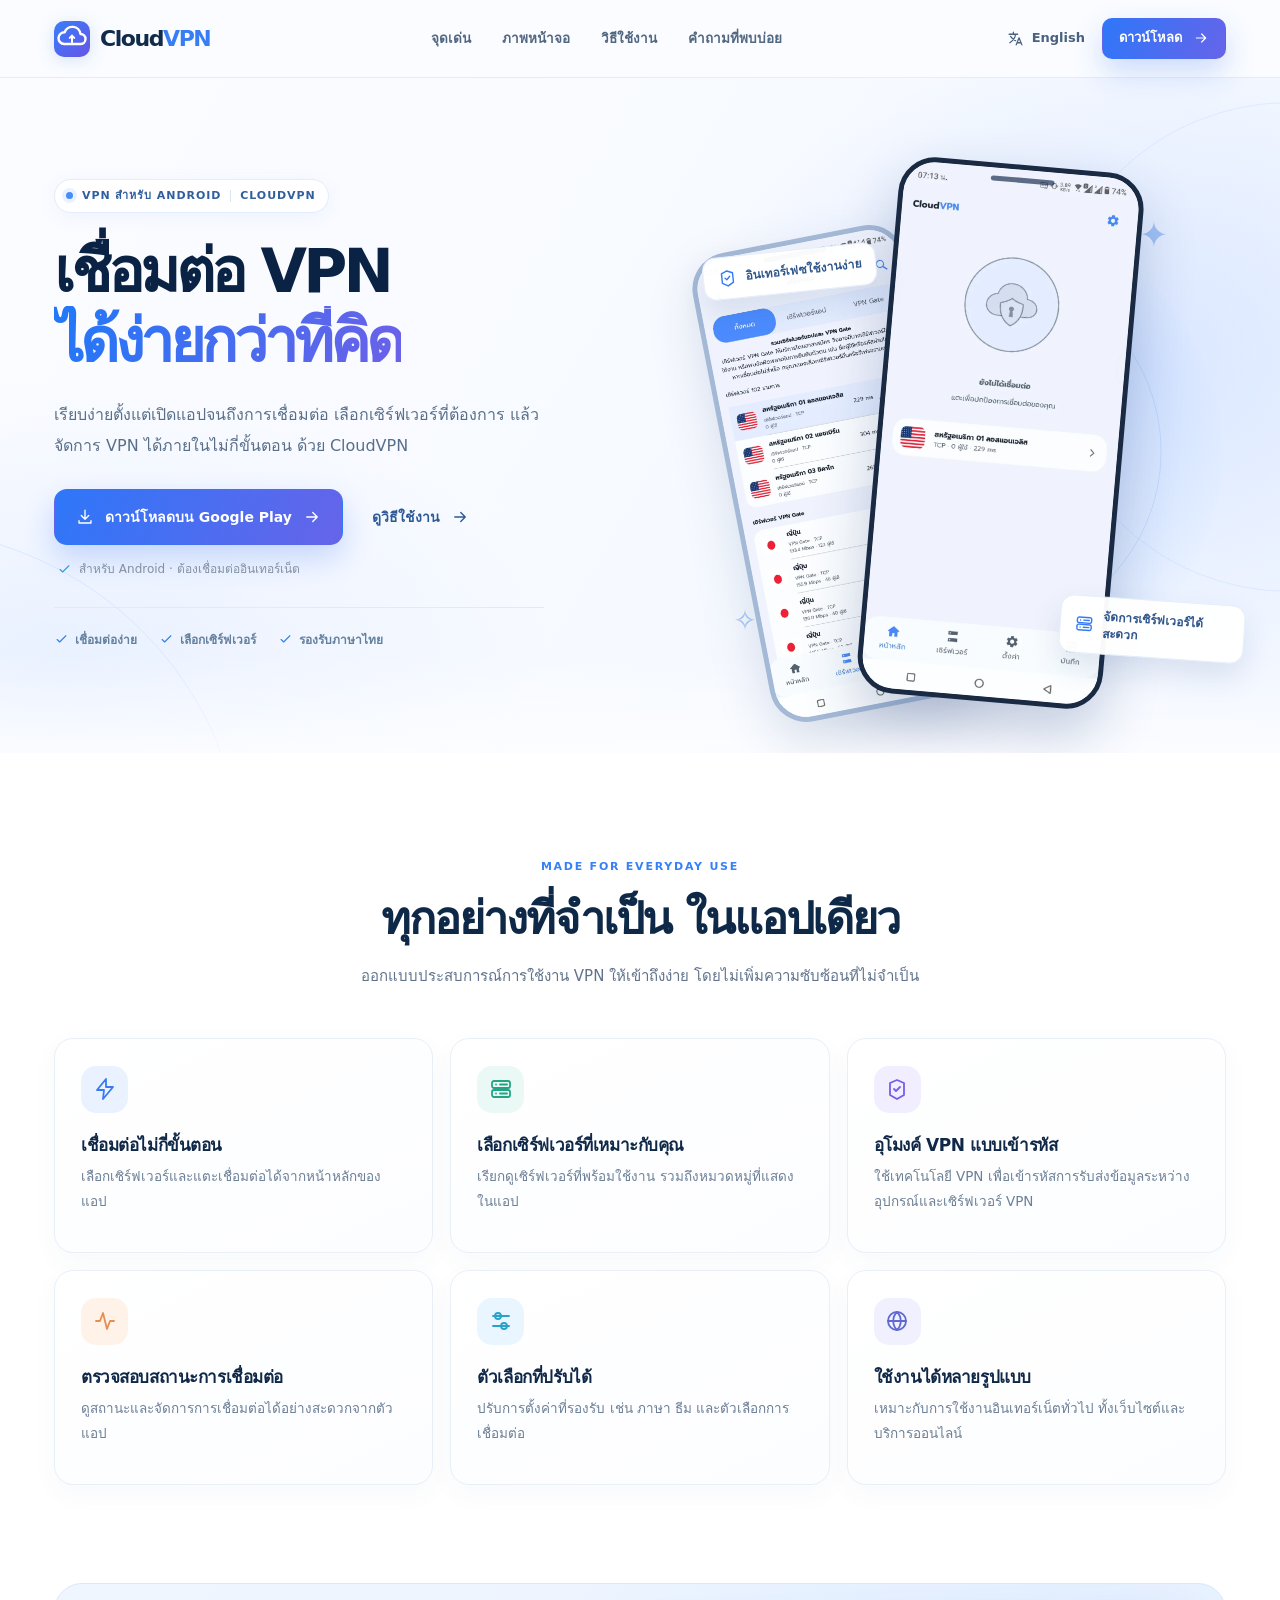
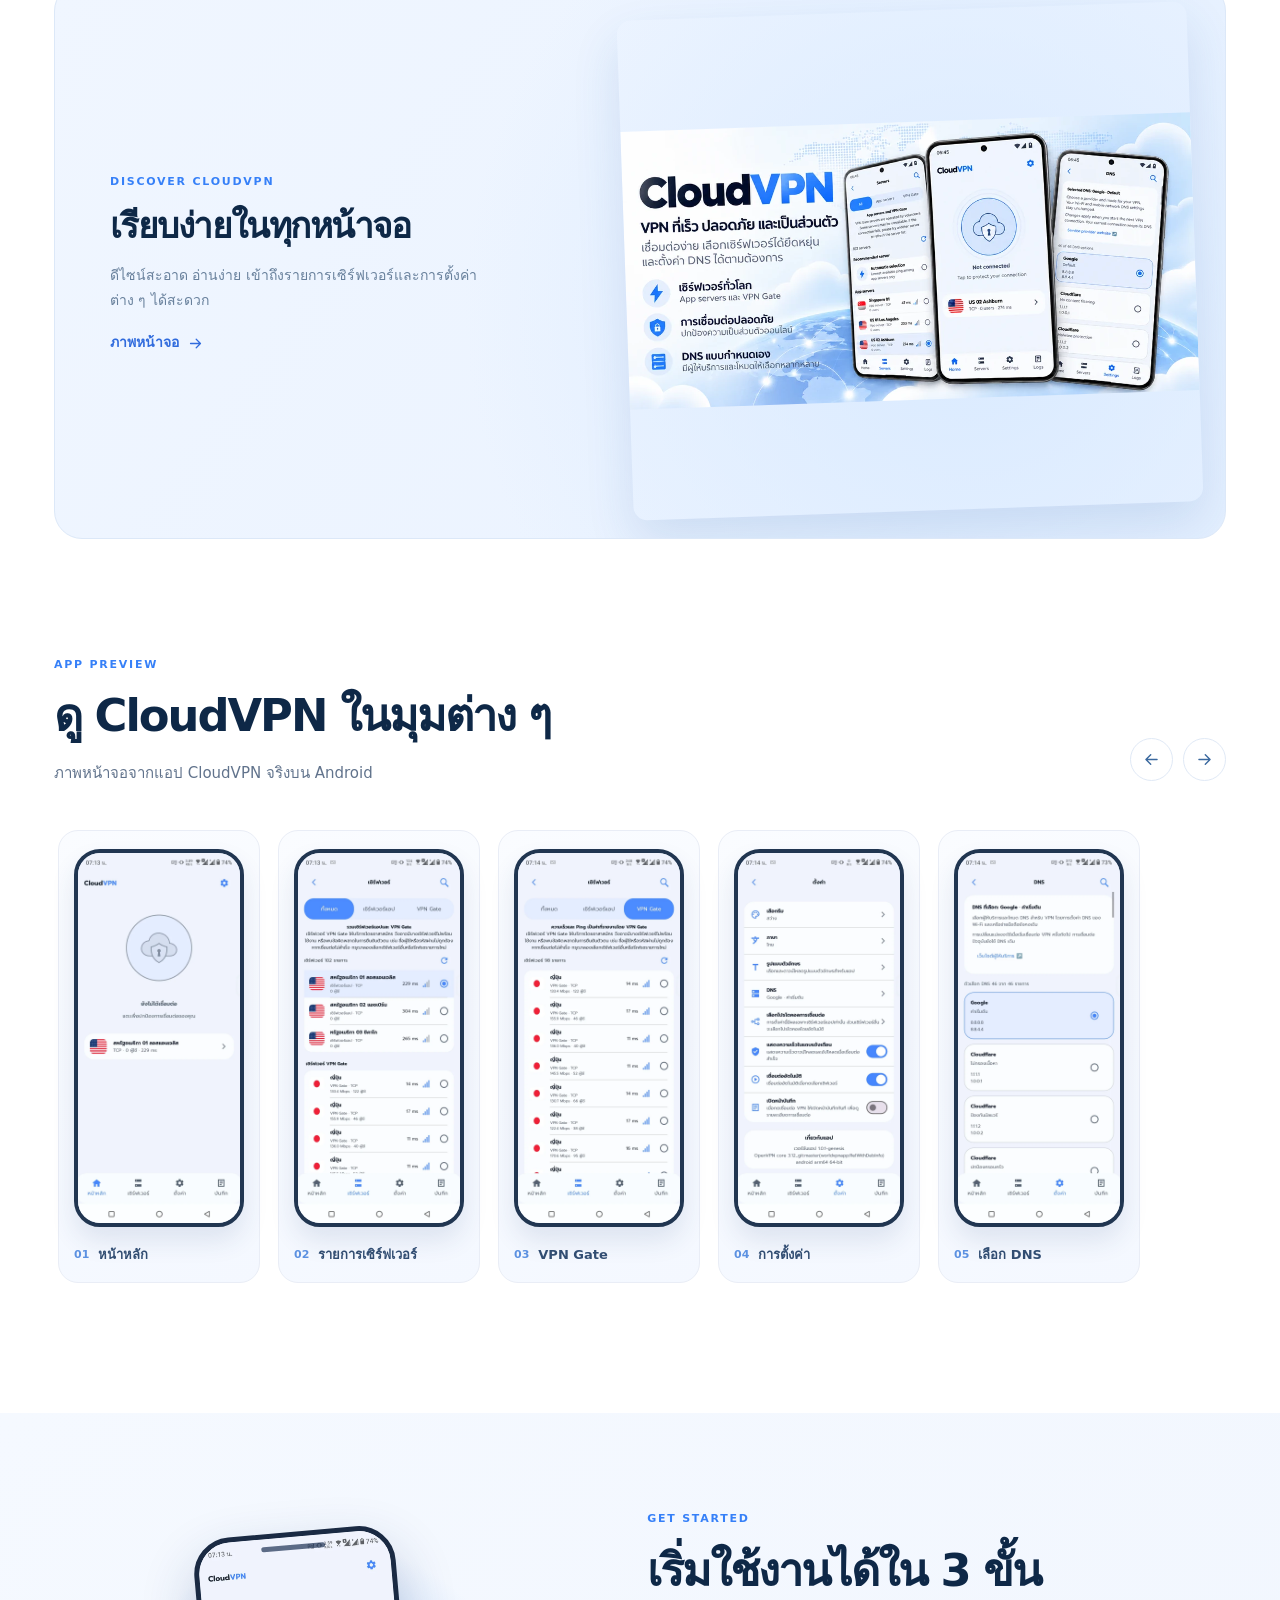
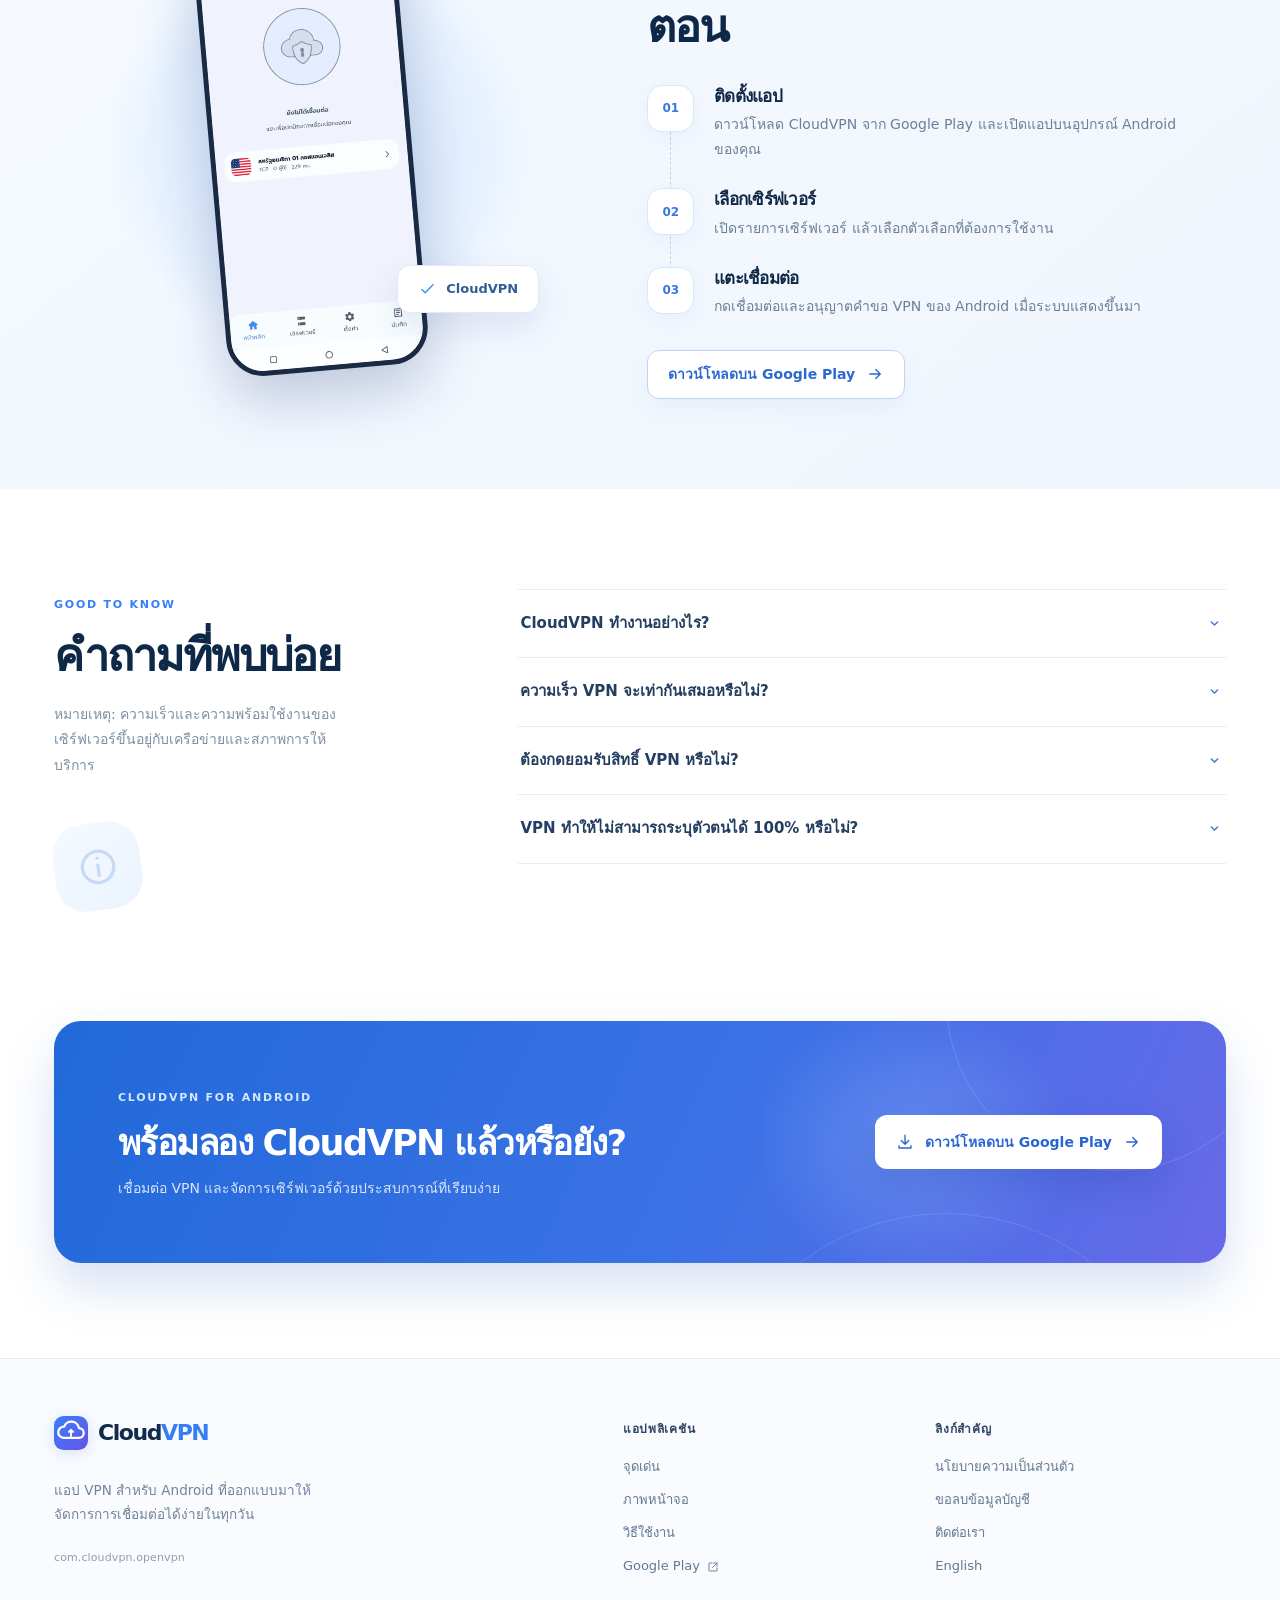
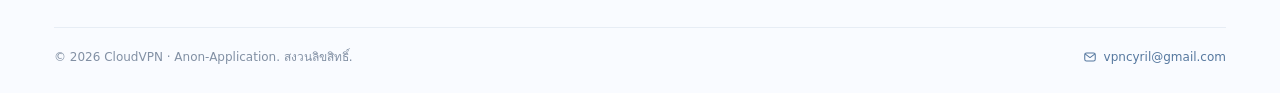
==== index.html @ 9085b520 "Add files via upload" ====
<!doctype html><html lang="th"><head><meta charset="utf-8"/><meta name="viewport" content="width=device-width, initial-scale=1"/><meta name="theme-color" content="#eff5ff"/><meta name="description" content="CloudVPN แอป VPN สำหรับ Android ที่ออกแบบให้ใช้งานง่าย เลือกเซิร์ฟเวอร์ เชื่อมต่อ และจัดการการเชื่อมต่อได้สะดวก"/><meta name="application-name" content="CloudVPN"/><meta name="robots" content="index, follow"/>
 <title>CloudVPN — เชื่อมต่อ VPN ง่ายในไม่กี่ขั้นตอน</title><link rel="icon" href="favicon.svg" type="image/svg+xml"/><link rel="canonical" href="https://cloudvpn.github.io/index.html"/><link rel="alternate" hreflang="th" href="https://cloudvpn.github.io/"/><link rel="alternate" hreflang="en" href="https://cloudvpn.github.io/en.html"/><link rel="alternate" hreflang="x-default" href="https://cloudvpn.github.io/en.html"/>
 <meta property="og:type" content="website"/><meta property="og:site_name" content="CloudVPN"/><meta property="og:title" content="CloudVPN — เชื่อมต่อ VPN ง่ายในไม่กี่ขั้นตอน"/><meta property="og:description" content="CloudVPN แอป VPN สำหรับ Android ที่ออกแบบให้ใช้งานง่าย เลือกเซิร์ฟเวอร์ เชื่อมต่อ และจัดการการเชื่อมต่อได้สะดวก"/><meta property="og:image" content="https://cloudvpn.github.io/assets/og-th.png"/><meta property="og:url" content="https://cloudvpn.github.io/index.html"/><meta property="og:locale" content="th_TH"/>
 <meta name="twitter:card" content="summary_large_image"/><link rel="stylesheet" href="assets/style.css"/><script src="assets/site.js" defer></script>
 <script type="application/ld+json">{"@context":"https://schema.org","@type":"SoftwareApplication","name":"CloudVPN","operatingSystem":"Android","applicationCategory":"UtilitiesApplication","description":"CloudVPN แอป VPN สำหรับ Android ที่ออกแบบให้ใช้งานง่าย เลือกเซิร์ฟเวอร์ เชื่อมต่อ และจัดการการเชื่อมต่อได้สะดวก","url":"https://cloudvpn.github.io/","downloadUrl":"https://play.google.com/store/apps/details?id=com.cloudvpn.openvpn"}</script>
 </head><body>
<a class="skip-link" href="#main">Skip to content</a>
<header class="site-header" id="top">
  <div class="container nav-shell">
    <a class="brand" href="index.html" aria-label="CloudVPN homepage"><img src="favicon.svg" width="36" height="36" alt=""/><span>Cloud<span class="brand-blue">VPN</span></span></a>
    <nav class="nav-links" id="primary-nav" aria-label="Primary navigation">
      <a href="#features">จุดเด่น</a><a href="#screenshots">ภาพหน้าจอ</a><a href="#how-it-works">วิธีใช้งาน</a><a href="#faq">คำถามที่พบบ่อย</a>
      <a class="mobile-only mobile-download" href="https://play.google.com/store/apps/details?id=com.cloudvpn.openvpn" target="_blank" rel="noopener noreferrer">ดาวน์โหลด <svg class="icon" viewBox="0 0 24 24" fill="none" stroke="currentColor" stroke-width="1.8" stroke-linecap="round" stroke-linejoin="round" aria-hidden="true"><path d="M13 4h7v7M20 4l-9 9"/><path d="M20 14v5a1 1 0 0 1-1 1H5a1 1 0 0 1-1-1V5a1 1 0 0 1 1-1h5"/></svg></a>
    </nav>
    <div class="nav-actions">
      <a class="lang-pill" href="en.html" aria-label="Switch language to English"><svg class="icon" viewBox="0 0 24 24" fill="none" stroke="currentColor" stroke-width="1.8" stroke-linecap="round" stroke-linejoin="round" aria-hidden="true"><path d="M3 6h12M9 3v3m3 0c-.4 5-3.3 9-8 12m1-9c1.4 2.2 3.8 4.3 7 6M13 21l4-10 4 10m-7-3h6"/></svg><span>English</span></a>
      <a class="button button-small nav-store" href="https://play.google.com/store/apps/details?id=com.cloudvpn.openvpn" target="_blank" rel="noopener noreferrer">ดาวน์โหลด <svg class="icon" viewBox="0 0 24 24" fill="none" stroke="currentColor" stroke-width="1.8" stroke-linecap="round" stroke-linejoin="round" aria-hidden="true"><path d="M5 12h14m-6-6 6 6-6 6"/></svg></a>
      <button class="menu-toggle" type="button" aria-label="Open menu" aria-expanded="false" aria-controls="primary-nav"><svg class="icon" viewBox="0 0 24 24" fill="none" stroke="currentColor" stroke-width="1.8" stroke-linecap="round" stroke-linejoin="round" aria-hidden="true"><path d="M4 7h16M4 12h16M4 17h16"/></svg><span class="sr-only">Menu</span></button>
    </div>
  </div>
</header>
<main id="main">
<section class="hero" aria-labelledby="hero-title"><div class="hero-orb hero-orb-one"></div><div class="hero-orb hero-orb-two"></div><div class="container hero-layout">
 <div class="hero-content"><div class="hero-eyebrow"><span class="eyebrow-dot"></span>VPN สำหรับ Android <span class="eyebrow-divider"></span> <span>CloudVPN</span></div>
 <h1 id="hero-title">เชื่อมต่อ VPN<br/><span class="hero-gradient">ได้ง่ายกว่าที่คิด</span></h1><p class="hero-description">เรียบง่ายตั้งแต่เปิดแอปจนถึงการเชื่อมต่อ เลือกเซิร์ฟเวอร์ที่ต้องการ แล้วจัดการ VPN ได้ภายในไม่กี่ขั้นตอน ด้วย CloudVPN</p>
 <div class="hero-buttons"><a class="button button-primary button-large" href="https://play.google.com/store/apps/details?id=com.cloudvpn.openvpn" target="_blank" rel="noopener noreferrer"><svg class="icon" viewBox="0 0 24 24" fill="none" stroke="currentColor" stroke-width="1.8" stroke-linecap="round" stroke-linejoin="round" aria-hidden="true"><path d="M12 3v12m0 0 5-5m-5 5-5-5"/><path d="M4 17v3h16v-3"/></svg>ดาวน์โหลดบน Google Play<svg class="icon" viewBox="0 0 24 24" fill="none" stroke="currentColor" stroke-width="1.8" stroke-linecap="round" stroke-linejoin="round" aria-hidden="true"><path d="M5 12h14m-6-6 6 6-6 6"/></svg></a><a href="#how-it-works" class="button button-text">ดูวิธีใช้งาน<svg class="icon" viewBox="0 0 24 24" fill="none" stroke="currentColor" stroke-width="1.8" stroke-linecap="round" stroke-linejoin="round" aria-hidden="true"><path d="M5 12h14m-6-6 6 6-6 6"/></svg></a></div>
 <p class="cta-smallprint"><svg class="icon" viewBox="0 0 24 24" fill="none" stroke="currentColor" stroke-width="1.8" stroke-linecap="round" stroke-linejoin="round" aria-hidden="true"><path d="m5 12 4 4L19 6"/></svg>สำหรับ Android · ต้องเชื่อมต่ออินเทอร์เน็ต</p>
 <div class="hero-benefits"><div><svg class="icon" viewBox="0 0 24 24" fill="none" stroke="currentColor" stroke-width="1.8" stroke-linecap="round" stroke-linejoin="round" aria-hidden="true"><path d="m5 12 4 4L19 6"/></svg>เชื่อมต่อง่าย</div><div><svg class="icon" viewBox="0 0 24 24" fill="none" stroke="currentColor" stroke-width="1.8" stroke-linecap="round" stroke-linejoin="round" aria-hidden="true"><path d="m5 12 4 4L19 6"/></svg>เลือกเซิร์ฟเวอร์</div><div><svg class="icon" viewBox="0 0 24 24" fill="none" stroke="currentColor" stroke-width="1.8" stroke-linecap="round" stroke-linejoin="round" aria-hidden="true"><path d="m5 12 4 4L19 6"/></svg>รองรับภาษาไทย</div></div>
 </div>
 <div class="hero-art" aria-label="CloudVPN screenshots"><div class="hero-halo"></div><div class="hero-halo2"></div><div class="phone phone-back"><img src="assets/screens/th-02.webp" alt="รายการเซิร์ฟเวอร์" width="760" height="1600"/></div><div class="phone phone-front"><img src="assets/screens/th-01.webp" alt="หน้าหลัก" width="760" height="1600"/></div><div class="float-pill float-pill-top"><svg class="icon" viewBox="0 0 24 24" fill="none" stroke="currentColor" stroke-width="1.8" stroke-linecap="round" stroke-linejoin="round" aria-hidden="true"><path d="m12 22 7-4V6l-7-3-7 3v12l7 4Z"/><path d="m9 12 2 2 4-4"/></svg><span>อินเทอร์เฟซใช้งานง่าย</span></div><div class="float-pill float-pill-bottom"><svg class="icon" viewBox="0 0 24 24" fill="none" stroke="currentColor" stroke-width="1.8" stroke-linecap="round" stroke-linejoin="round" aria-hidden="true"><rect x="3" y="4" width="18" height="7" rx="2"/><rect x="3" y="13" width="18" height="7" rx="2"/><path d="M7 7.5h.01M7 16.5h.01M11 7.5h7M11 16.5h7"/></svg><span>จัดการเซิร์ฟเวอร์ได้สะดวก</span></div><span class="decor-star star-1">✦</span><span class="decor-star star-2">✧</span></div>
 </div></section>
<section class="section features-section" id="features"><div class="container"><div class="section-heading centered"><span class="kicker">MADE FOR EVERYDAY USE</span><h2>ทุกอย่างที่จำเป็น ในแอปเดียว</h2><p>ออกแบบประสบการณ์การใช้งาน VPN ให้เข้าถึงง่าย โดยไม่เพิ่มความซับซ้อนที่ไม่จำเป็น</p></div><div class="features-grid"><article class="feature-card"><div class="feature-icon feature-icon-1"><svg class="icon" viewBox="0 0 24 24" fill="none" stroke="currentColor" stroke-width="1.8" stroke-linecap="round" stroke-linejoin="round" aria-hidden="true"><path d="m13 2-9 11h7l-1 9 10-12h-7l0-8Z"/></svg></div><h3>เชื่อมต่อไม่กี่ขั้นตอน</h3><p>เลือกเซิร์ฟเวอร์และแตะเชื่อมต่อได้จากหน้าหลักของแอป</p></article><article class="feature-card"><div class="feature-icon feature-icon-2"><svg class="icon" viewBox="0 0 24 24" fill="none" stroke="currentColor" stroke-width="1.8" stroke-linecap="round" stroke-linejoin="round" aria-hidden="true"><rect x="3" y="4" width="18" height="7" rx="2"/><rect x="3" y="13" width="18" height="7" rx="2"/><path d="M7 7.5h.01M7 16.5h.01M11 7.5h7M11 16.5h7"/></svg></div><h3>เลือกเซิร์ฟเวอร์ที่เหมาะกับคุณ</h3><p>เรียกดูเซิร์ฟเวอร์ที่พร้อมใช้งาน รวมถึงหมวดหมู่ที่แสดงในแอป</p></article><article class="feature-card"><div class="feature-icon feature-icon-3"><svg class="icon" viewBox="0 0 24 24" fill="none" stroke="currentColor" stroke-width="1.8" stroke-linecap="round" stroke-linejoin="round" aria-hidden="true"><path d="m12 22 7-4V6l-7-3-7 3v12l7 4Z"/><path d="m9 12 2 2 4-4"/></svg></div><h3>อุโมงค์ VPN แบบเข้ารหัส</h3><p>ใช้เทคโนโลยี VPN เพื่อเข้ารหัสการรับส่งข้อมูลระหว่างอุปกรณ์และเซิร์ฟเวอร์ VPN</p></article><article class="feature-card"><div class="feature-icon feature-icon-4"><svg class="icon" viewBox="0 0 24 24" fill="none" stroke="currentColor" stroke-width="1.8" stroke-linecap="round" stroke-linejoin="round" aria-hidden="true"><path d="M3 12h4l3-8 4 16 3-8h4"/></svg></div><h3>ตรวจสอบสถานะการเชื่อมต่อ</h3><p>ดูสถานะและจัดการการเชื่อมต่อได้อย่างสะดวกจากตัวแอป</p></article><article class="feature-card"><div class="feature-icon feature-icon-5"><svg class="icon" viewBox="0 0 24 24" fill="none" stroke="currentColor" stroke-width="1.8" stroke-linecap="round" stroke-linejoin="round" aria-hidden="true"><path d="M4 7h16M4 17h16"/><circle cx="9" cy="7" r="3"/><circle cx="15" cy="17" r="3"/></svg></div><h3>ตัวเลือกที่ปรับได้</h3><p>ปรับการตั้งค่าที่รองรับ เช่น ภาษา ธีม และตัวเลือกการเชื่อมต่อ</p></article><article class="feature-card"><div class="feature-icon feature-icon-6"><svg class="icon" viewBox="0 0 24 24" fill="none" stroke="currentColor" stroke-width="1.8" stroke-linecap="round" stroke-linejoin="round" aria-hidden="true"><circle cx="12" cy="12" r="9"/><path d="M3 12h18M12 3c5 5 5 13 0 18M12 3c-5 5-5 13 0 18"/></svg></div><h3>ใช้งานได้หลายรูปแบบ</h3><p>เหมาะกับการใช้งานอินเทอร์เน็ตทั่วไป ทั้งเว็บไซต์และบริการออนไลน์</p></article></div></div></section>
<section class="showcase-section"><div class="container"><div class="showcase-card"><div class="showcase-copy"><span class="kicker">DISCOVER CLOUDVPN</span><h2>เรียบง่ายในทุกหน้าจอ</h2><p>ดีไซน์สะอาด อ่านง่าย เข้าถึงรายการเซิร์ฟเวอร์และการตั้งค่าต่าง ๆ ได้สะดวก</p><a class="showcase-link" href="#screenshots">ภาพหน้าจอ <svg class="icon" viewBox="0 0 24 24" fill="none" stroke="currentColor" stroke-width="1.8" stroke-linecap="round" stroke-linejoin="round" aria-hidden="true"><path d="M5 12h14m-6-6 6 6-6 6"/></svg></a></div><div class="showcase-visual"><img src="assets/feature-th.webp" alt="CloudVPN feature graphic" loading="lazy" width="1024" height="500"/></div></div></div></section>
<section class="section shots-section" id="screenshots"><div class="container"><div class="section-heading section-heading-split"><div><span class="kicker">APP PREVIEW</span><h2>ดู CloudVPN ในมุมต่าง ๆ</h2><p>ภาพหน้าจอจากแอป CloudVPN จริงบน Android</p></div><div class="gallery-controls"><button type="button" class="circle-button" data-scroll="prev" aria-label="Previous screenshot"><svg class="icon" viewBox="0 0 24 24" fill="none" stroke="currentColor" stroke-width="1.8" stroke-linecap="round" stroke-linejoin="round" aria-hidden="true"><path d="M5 12h14m-6-6 6 6-6 6"/></svg></button><button type="button" class="circle-button" data-scroll="next" aria-label="Next screenshot"><svg class="icon" viewBox="0 0 24 24" fill="none" stroke="currentColor" stroke-width="1.8" stroke-linecap="round" stroke-linejoin="round" aria-hidden="true"><path d="M5 12h14m-6-6 6 6-6 6"/></svg></button></div></div><div class="gallery-rail" tabindex="0" aria-label="Screenshots"><figure class="shot-card"><div class="shot-frame"><img src="assets/screens/th-01.webp" alt="CloudVPN – หน้าหลัก" loading="lazy" width="760" height="1600"/></div><figcaption><span class="shot-number">01</span><span>หน้าหลัก</span></figcaption></figure><figure class="shot-card"><div class="shot-frame"><img src="assets/screens/th-02.webp" alt="CloudVPN – รายการเซิร์ฟเวอร์" loading="lazy" width="760" height="1600"/></div><figcaption><span class="shot-number">02</span><span>รายการเซิร์ฟเวอร์</span></figcaption></figure><figure class="shot-card"><div class="shot-frame"><img src="assets/screens/th-03.webp" alt="CloudVPN – VPN Gate" loading="lazy" width="760" height="1600"/></div><figcaption><span class="shot-number">03</span><span>VPN Gate</span></figcaption></figure><figure class="shot-card"><div class="shot-frame"><img src="assets/screens/th-04.webp" alt="CloudVPN – การตั้งค่า" loading="lazy" width="760" height="1600"/></div><figcaption><span class="shot-number">04</span><span>การตั้งค่า</span></figcaption></figure><figure class="shot-card"><div class="shot-frame"><img src="assets/screens/th-05.webp" alt="CloudVPN – เลือก DNS" loading="lazy" width="760" height="1600"/></div><figcaption><span class="shot-number">05</span><span>เลือก DNS</span></figcaption></figure></div></div></section>
<section class="section how-section" id="how-it-works"><div class="container how-layout"><div class="how-visual"><div class="how-bg-circle"></div><div class="phone how-phone"><img src="assets/screens/th-01.webp" width="760" height="1600" loading="lazy" alt="CloudVPN Home"/></div><div class="how-float"><svg class="icon" viewBox="0 0 24 24" fill="none" stroke="currentColor" stroke-width="1.8" stroke-linecap="round" stroke-linejoin="round" aria-hidden="true"><path d="m5 12 4 4L19 6"/></svg> CloudVPN</div></div><div class="how-content"><span class="kicker">GET STARTED</span><h2>เริ่มใช้งานได้ใน 3 ขั้นตอน</h2><div class="steps"><article class="step"><span class="step-no">01</span><div class="step-text"><h3>ติดตั้งแอป</h3><p>ดาวน์โหลด CloudVPN จาก Google Play และเปิดแอปบนอุปกรณ์ Android ของคุณ</p></div></article><article class="step"><span class="step-no">02</span><div class="step-text"><h3>เลือกเซิร์ฟเวอร์</h3><p>เปิดรายการเซิร์ฟเวอร์ แล้วเลือกตัวเลือกที่ต้องการใช้งาน</p></div></article><article class="step"><span class="step-no">03</span><div class="step-text"><h3>แตะเชื่อมต่อ</h3><p>กดเชื่อมต่อและอนุญาตคำขอ VPN ของ Android เมื่อระบบแสดงขึ้นมา</p></div></article></div><a class="button button-secondary" href="https://play.google.com/store/apps/details?id=com.cloudvpn.openvpn" target="_blank" rel="noopener noreferrer">ดาวน์โหลดบน Google Play<svg class="icon" viewBox="0 0 24 24" fill="none" stroke="currentColor" stroke-width="1.8" stroke-linecap="round" stroke-linejoin="round" aria-hidden="true"><path d="M5 12h14m-6-6 6 6-6 6"/></svg></a></div></div></section>
<section class="section faq-section" id="faq"><div class="container faq-layout"><div class="faq-intro"><span class="kicker">GOOD TO KNOW</span><h2>คำถามที่พบบ่อย</h2><p class="faq-intro-sub">หมายเหตุ: ความเร็วและความพร้อมใช้งานของเซิร์ฟเวอร์ขึ้นอยู่กับเครือข่ายและสภาพการให้บริการ</p><div class="faq-decoration"><svg class="icon" viewBox="0 0 24 24" fill="none" stroke="currentColor" stroke-width="1.8" stroke-linecap="round" stroke-linejoin="round" aria-hidden="true"><circle cx="12" cy="12" r="9"/><path d="M12 11v6M12 7h.01"/></svg></div></div><div class="faq-list"><details class="faq-item"><summary><span>CloudVPN ทำงานอย่างไร?</span><svg class="icon" viewBox="0 0 24 24" fill="none" stroke="currentColor" stroke-width="1.8" stroke-linecap="round" stroke-linejoin="round" aria-hidden="true"><path d="m8 10 4 4 4-4"/></svg></summary><div class="faq-answer"><p>CloudVPN ใช้บริการ VPN ของ Android เพื่อเชื่อมต่ออุปกรณ์ของคุณกับเซิร์ฟเวอร์ VPN และส่งข้อมูลผ่านอุโมงค์เชื่อมต่อที่เข้ารหัส</p></div></details><details class="faq-item"><summary><span>ความเร็ว VPN จะเท่ากันเสมอหรือไม่?</span><svg class="icon" viewBox="0 0 24 24" fill="none" stroke="currentColor" stroke-width="1.8" stroke-linecap="round" stroke-linejoin="round" aria-hidden="true"><path d="m8 10 4 4 4-4"/></svg></summary><div class="faq-answer"><p>ความเร็วขึ้นอยู่กับเครือข่ายที่คุณใช้ ระยะทาง สภาพเซิร์ฟเวอร์ และจำนวนผู้ใช้งานในขณะนั้น</p></div></details><details class="faq-item"><summary><span>ต้องกดยอมรับสิทธิ์ VPN หรือไม่?</span><svg class="icon" viewBox="0 0 24 24" fill="none" stroke="currentColor" stroke-width="1.8" stroke-linecap="round" stroke-linejoin="round" aria-hidden="true"><path d="m8 10 4 4 4-4"/></svg></summary><div class="faq-answer"><p>เมื่อเริ่มเชื่อมต่อครั้งแรก Android อาจแสดงหน้าต่างขออนุญาต VPN โปรดตรวจสอบและยืนยันเพื่อเริ่มเชื่อมต่อ</p></div></details><details class="faq-item"><summary><span>VPN ทำให้ไม่สามารถระบุตัวตนได้ 100% หรือไม่?</span><svg class="icon" viewBox="0 0 24 24" fill="none" stroke="currentColor" stroke-width="1.8" stroke-linecap="round" stroke-linejoin="round" aria-hidden="true"><path d="m8 10 4 4 4-4"/></svg></summary><div class="faq-answer"><p>ไม่ VPN สามารถช่วยปกป้องข้อมูลระหว่างอุปกรณ์กับเซิร์ฟเวอร์ VPN แต่ไม่สามารถรับประกันการไม่ระบุตัวตนหรือความปลอดภัยจากทุกความเสี่ยงได้</p></div></details></div></div></section>
<section class="cta-section"><div class="container"><div class="cta-panel"><div class="cta-glow"></div><div class="cta-copy"><span class="kicker kicker-light">CLOUDVPN FOR ANDROID</span><h2>พร้อมลอง CloudVPN แล้วหรือยัง?</h2><p>เชื่อมต่อ VPN และจัดการเซิร์ฟเวอร์ด้วยประสบการณ์ที่เรียบง่าย</p></div><a class="button button-white" href="https://play.google.com/store/apps/details?id=com.cloudvpn.openvpn" target="_blank" rel="noopener noreferrer"><svg class="icon" viewBox="0 0 24 24" fill="none" stroke="currentColor" stroke-width="1.8" stroke-linecap="round" stroke-linejoin="round" aria-hidden="true"><path d="M12 3v12m0 0 5-5m-5 5-5-5"/><path d="M4 17v3h16v-3"/></svg>ดาวน์โหลดบน Google Play<svg class="icon" viewBox="0 0 24 24" fill="none" stroke="currentColor" stroke-width="1.8" stroke-linecap="round" stroke-linejoin="round" aria-hidden="true"><path d="M5 12h14m-6-6 6 6-6 6"/></svg></a></div></div></section>
</main>
<footer class="footer"><div class="container">
  <div class="footer-top">
    <div class="footer-about"><a class="brand" href="index.html"><img src="favicon.svg" width="34" height="34" alt=""/><span>Cloud<span class="brand-blue">VPN</span></span></a><p>แอป VPN สำหรับ Android ที่ออกแบบมาให้จัดการการเชื่อมต่อได้ง่ายในทุกวัน</p><span class="footer-pkg">com.cloudvpn.openvpn</span></div>
    <div class="footer-col"><h3>แอปพลิเคชัน</h3><a href="index.html#features">จุดเด่น</a><a href="index.html#screenshots">ภาพหน้าจอ</a><a href="index.html#how-it-works">วิธีใช้งาน</a><a href="https://play.google.com/store/apps/details?id=com.cloudvpn.openvpn" target="_blank" rel="noopener noreferrer">Google Play <svg class="icon" viewBox="0 0 24 24" fill="none" stroke="currentColor" stroke-width="1.8" stroke-linecap="round" stroke-linejoin="round" aria-hidden="true"><path d="M13 4h7v7M20 4l-9 9"/><path d="M20 14v5a1 1 0 0 1-1 1H5a1 1 0 0 1-1-1V5a1 1 0 0 1 1-1h5"/></svg></a></div>
    <div class="footer-col"><h3>ลิงก์สำคัญ</h3><a href="privacy.html">นโยบายความเป็นส่วนตัว</a><a href="account-deletion.html">ขอลบข้อมูลบัญชี</a><a href="mailto:vpncyril@gmail.com">ติดต่อเรา</a><a href="en.html">English</a></div>
  </div>
  <div class="footer-bottom"><span>© 2026 CloudVPN · Anon-Application. สงวนลิขสิทธิ์.</span><a href="mailto:vpncyril@gmail.com"><svg class="icon" viewBox="0 0 24 24" fill="none" stroke="currentColor" stroke-width="1.8" stroke-linecap="round" stroke-linejoin="round" aria-hidden="true"><rect x="3" y="5" width="18" height="14" rx="3"/><path d="m4 7 8 6 8-6"/></svg> vpncyril@gmail.com</a></div>
 </div></footer>
</body></html>
---- assets/style.css ----
/* CloudVPN — official website; static GitHub Pages build */
:root{--ink:#102848;--ink-dark:#071d3b;--muted:#61738c;--subtle:#7c8ca1;--primary:#357af7;--primary-dark:#2365e6;--violet:#7863e9;--line:#e6edf6;--surface:#fff;--sky:#f5f8fe;--radius:24px;--max:1172px;--shadow:0 24px 68px rgba(51,93,156,.09)}
*,*::before,*::after{box-sizing:border-box}
html{scroll-behavior:smooth;scroll-padding-top:96px}
body{margin:0;background:#fff;color:var(--ink);font-family:Inter,"Noto Sans Thai",ui-sans-serif,system-ui,-apple-system,BlinkMacSystemFont,"Segoe UI",Roboto,"Helvetica Neue",Arial,sans-serif;font-size:16px;line-height:1.7;-webkit-font-smoothing:antialiased}
img,svg{max-width:100%}img{display:block}a{color:inherit;text-decoration:none}button{font:inherit;cursor:pointer}button:focus-visible,a:focus-visible,summary:focus-visible,.gallery-rail:focus-visible{outline:3px solid #80b5ff;outline-offset:4px}
h1,h2,h3,p{margin-top:0}h1,h2,h3{line-height:1.25;letter-spacing:-.045em}p{line-height:1.8}
.container{width:min(var(--max),calc(100% - 56px));margin-inline:auto}
.icon{width:19px;height:19px;flex:none;vertical-align:middle}
.sr-only{border:0;clip:rect(0,0,0,0);height:1px;width:1px;margin:-1px;overflow:hidden;padding:0;position:absolute;white-space:nowrap}
.skip-link{position:absolute;z-index:999;top:-60px;left:12px;background:#fff;color:#16263e;border:2px solid #347bf4;border-radius:10px;padding:8px 13px}.skip-link:focus{top:12px}
/* navigation */
.site-header{height:78px;position:sticky;top:0;background:rgba(250,252,255,.91);backdrop-filter:blur(22px);-webkit-backdrop-filter:blur(22px);border-bottom:1px solid rgba(216,226,240,.62);z-index:80}
.nav-shell{height:100%;display:flex;align-items:center;gap:24px}
.brand{display:inline-flex;align-items:center;gap:10px;white-space:nowrap;font-size:22px;letter-spacing:-.065em;font-weight:820;line-height:1;flex-shrink:0;color:#112b4b}.brand img{filter:drop-shadow(0 3px 8px rgba(43,103,210,.17))}.brand-blue{color:#377ef5}
.nav-links{display:flex;align-items:center;justify-content:center;gap:31px;margin-inline:auto}
.nav-links>a{color:#526780;font-size:13.5px;font-weight:680;white-space:nowrap;transition:color .2s}
.nav-links>a:hover{color:#2d73ee}
.nav-actions{display:flex;align-items:center;gap:13px}
.lang-pill{display:inline-flex;gap:8px;align-items:center;padding:8px 4px;font-size:13px;font-weight:750;color:#4a6180}.lang-pill .icon{width:17px;height:17px}
.button{display:inline-flex;align-items:center;justify-content:center;gap:11px;padding:13px 18px;border:1px solid transparent;border-radius:12px;font-size:14px;font-weight:750;line-height:1.3;transition:transform .2s,background .2s,box-shadow .2s;white-space:nowrap;text-align:center}
.button:hover{transform:translateY(-2px)}.button .icon{width:18px;height:18px}
.button-primary,.button-small{color:#fff;background:linear-gradient(118deg,#2e77f9,#6664e9);box-shadow:0 13px 30px rgba(54,111,237,.24)}
.button-primary:hover,.button-small:hover{box-shadow:0 19px 36px rgba(54,111,237,.31)}
.button-small{padding:11px 16px;font-size:13px;border-radius:10px}
.button-small .icon{width:16px;height:16px}
.button-large{min-height:56px;padding:16px 21px;border-radius:13px}
.menu-toggle,.mobile-only{display:none}
/* hero */
.hero{position:relative;min-height:675px;overflow:hidden;background:radial-gradient(ellipse 45% 62% at 88% 41%,rgba(109,161,255,.20),transparent 75%),radial-gradient(ellipse 52% 56% at 5% 86%,rgba(219,232,255,.52),transparent 73%),linear-gradient(120deg,#fbfcff 0%,#f7faff 49%,#f1f6ff 100%)}
.hero::after{content:"";position:absolute;inset:auto 0 0;height:100px;background:linear-gradient(transparent,rgba(255,255,255,.67));pointer-events:none}
.hero-orb{position:absolute;z-index:0;border-radius:50%;filter:blur(0);pointer-events:none}.hero-orb-one{width:490px;height:490px;right:-255px;top:24px;border:1px solid rgba(83,149,255,.11)}.hero-orb-two{width:700px;height:700px;left:-455px;bottom:-475px;border:1px solid rgba(83,149,255,.12)}
.hero-layout{min-height:675px;position:relative;display:grid;grid-template-columns:minmax(0,1.02fr) minmax(0,.98fr);gap:18px;align-items:center;z-index:2}
.hero-content{padding-block:94px 96px;position:relative;z-index:3}
.hero-eyebrow{display:inline-flex;align-items:center;gap:9px;min-height:34px;padding:6px 12px 6px 11px;background:#fff;border:1px solid #e3edfc;border-radius:99px;color:#315f9e;box-shadow:0 4px 19px rgba(45,108,198,.06);font-size:11px;letter-spacing:.085em;text-transform:uppercase;font-weight:800}
.eyebrow-dot{width:7px;height:7px;background:#468cfa;border-radius:50%;box-shadow:0 0 0 4px rgba(74,145,252,.12)}.eyebrow-divider{height:12px;width:1px;background:#dbe6f3}
.hero h1{font-size:clamp(46px,4.7vw,68px);font-weight:840;line-height:1.17;letter-spacing:-.065em;margin:23px 0 22px;color:#0a2344}
.hero-gradient{background:linear-gradient(105deg,#2477f7 5%,#6762e9 94%);color:transparent;-webkit-background-clip:text;background-clip:text}
.hero-description{color:#596f89;font-size:16px;max-width:525px;margin-bottom:28px;line-height:1.95}
.hero-buttons{display:flex;align-items:center;gap:17px;flex-wrap:wrap}
.button-text{padding:15px 11px;color:#2d5a96;box-shadow:none}.button-text:hover{background:rgba(55,121,239,.06)}
.cta-smallprint{display:flex;align-items:center;gap:7px;margin:14px 0 26px 3px;font-size:12px;color:#8190a3}.cta-smallprint .icon{width:15px;height:15px;color:#389bd8}
.hero-benefits{display:flex;align-items:center;gap:16px 22px;flex-wrap:wrap;border-top:1px solid #e3eaf6;max-width:490px;padding-top:22px}.hero-benefits div{display:flex;gap:6px;align-items:center;color:#64809f;font-size:12px;font-weight:660}.hero-benefits .icon{width:15px;height:15px;color:#3182ec}
.hero-art{height:575px;position:relative;isolation:isolate;display:flex;align-items:center;justify-content:center;transform:translate(4%,20px)}
.hero-halo,.hero-halo2{position:absolute;border-radius:50%;pointer-events:none}.hero-halo{height:480px;width:480px;background:radial-gradient(circle at center,rgba(111,165,250,.23),rgba(138,184,254,.12) 55%,rgba(138,184,254,0) 73%);transform:translate(17px,17px)}.hero-halo2{height:365px;width:365px;border:1px solid rgba(111,156,243,.20);transform:translate(13px,16px)}
.phone{position:absolute;background:#eef4ff;border:5px solid #1a2a43;overflow:hidden;border-radius:37px;box-shadow:0 25px 56px rgba(23,54,111,.24),0 0 0 1px rgba(255,255,255,.64) inset;isolation:isolate}
.phone::before{content:"";position:absolute;z-index:2;top:8px;left:50%;width:64px;height:5px;border-radius:100px;transform:translateX(-50%);background:rgba(20,41,76,.67)}
.phone img{width:100%;height:100%;object-fit:cover;object-position:center center;border-radius:31px}
.phone-front{width:246px;height:538px;z-index:5;transform:translate(35px,-3px) rotate(5deg)}
.phone-back{width:216px;height:477px;z-index:3;transform:translate(-128px,38px) rotate(-11deg);border-color:#a4b9d5;box-shadow:0 22px 52px rgba(49,78,124,.17)}
.float-pill{position:absolute;z-index:7;display:flex;align-items:center;gap:9px;background:rgba(255,255,255,.97);border:1px solid #e5eefb;border-radius:13px;box-shadow:0 14px 30px rgba(24,62,126,.12);padding:11px 14px;color:#2d558b;font-size:12px;font-weight:750;max-width:185px;line-height:1.4}
.float-pill .icon{color:#347cf7}.float-pill-top{top:102px;left:19px;transform:rotate(-6deg)}.float-pill-bottom{right:4px;bottom:65px;transform:rotate(4deg)}
.decor-star{position:absolute;color:#69a0ef;font-size:35px;opacity:.55}.star-1{top:58px;right:80px}.star-2{bottom:78px;left:50px;font-size:28px}
/* sections */
.section{padding-block:98px}.section-heading{margin-bottom:39px}.section-heading.centered{text-align:center;max-width:700px;margin-inline:auto;margin-bottom:48px}
.kicker{display:inline-block;color:#3680f8;letter-spacing:.16em;font-size:11px;font-weight:870;margin-bottom:14px}
.section-heading h2,.how-content h2,.faq-intro h2,.showcase-copy h2,.cta-copy h2{font-size:clamp(31px,3.5vw,45px);margin:0 0 16px;color:#0e2847;font-weight:820}
.section-heading p{font-size:15px;color:var(--muted);max-width:590px;margin-bottom:0}.section-heading.centered p{margin-inline:auto}
.features-section{background:#fff}
.features-grid{display:grid;grid-template-columns:repeat(3,minmax(0,1fr));gap:17px}
.feature-card{background:linear-gradient(155deg,#fff,#fcfdff);border:1px solid #e9eff7;border-radius:19px;padding:27px 26px 28px;min-height:215px;box-shadow:0 9px 28px rgba(42,88,147,.035);transition:border-color .25s,box-shadow .25s,transform .25s}
.feature-card:hover{transform:translateY(-4px);border-color:#d7e6fa;box-shadow:var(--shadow)}
.feature-icon{width:47px;height:47px;display:grid;place-items:center;border-radius:15px;background:#eaf2ff;color:#387af4;margin-bottom:22px}
.feature-icon .icon{width:24px;height:24px}
.feature-icon-2{background:#eaf9f5;color:#23a585}.feature-icon-3{background:#f1eeff;color:#795ce7}.feature-icon-4{background:#fff2e9;color:#e48f4f}.feature-icon-5{background:#eaf6ff;color:#28a2c8}.feature-icon-6{background:#f0f0ff;color:#6169cf}
.feature-card h3{font-size:17px;font-weight:780;margin:0 0 8px;letter-spacing:-.025em}.feature-card p{font-size:13.5px;color:#6c7f96;line-height:1.85;margin:0}
/* showcase banner */
.showcase-section{padding:0 0 18px;background:#fff}
.showcase-card{min-height:333px;display:grid;grid-template-columns:1fr 1.07fr;align-items:center;border:1px solid #dce8f8;border-radius:28px;background:radial-gradient(circle at 78% 58%,#d9eaff 0,transparent 52%),linear-gradient(125deg,#f0f6ff,#e9f2ff);overflow:hidden}
.showcase-copy{padding:50px 0 50px 55px;position:relative;z-index:2}.showcase-copy h2{font-size:35px;max-width:430px;margin-bottom:14px}.showcase-copy p{color:#68809c;max-width:370px;font-size:14px}.showcase-link{font-weight:760;color:#306bdd;display:inline-flex;align-items:center;gap:8px;font-size:14px;margin-top:4px}.showcase-link .icon{width:17px;height:17px}
.showcase-visual{align-self:stretch;display:flex;align-items:center;justify-content:center;padding:27px 30px 27px 5px}.showcase-visual img{width:100%;object-fit:contain;border-radius:14px;box-shadow:0 22px 48px rgba(41,90,160,.13);transform:rotate(-2deg)}
/* gallery */
.shots-section{padding:92px 0 103px;background:#fff}.section-heading-split{display:flex;align-items:end;justify-content:space-between;gap:20px}
.gallery-controls{display:flex;gap:10px;padding-bottom:6px}
.circle-button{display:grid;place-items:center;width:43px;height:43px;border:1px solid #e0e9f6;background:#fff;color:#3b699f;border-radius:50%;transition:background .2s,transform .2s}.circle-button:hover{background:#eef5ff;transform:translateY(-2px)}.circle-button:first-child svg{transform:rotate(180deg)}
.gallery-rail{display:flex;gap:18px;overflow-x:auto;scroll-snap-type:x mandatory;scroll-behavior:smooth;padding:4px 4px 27px;scrollbar-color:#d6e4f5 transparent;scrollbar-width:thin}
.shot-card{flex:0 0 202px;scroll-snap-align:start;padding:18px 15px 13px;margin:0;border-radius:20px;border:1px solid #e9edf6;background:linear-gradient(160deg,#fafcff,#f4f8ff);transition:border-color .25s,transform .25s}
.shot-card:hover{border-color:#c7dcf6;transform:translateY(-2px)}
.shot-frame{border:4px solid #213651;border-radius:26px;overflow:hidden;aspect-ratio:1080/2400;background:#e9f0fc;box-shadow:0 14px 26px rgba(34,67,120,.11)}
.shot-frame img{width:100%;height:100%;object-fit:cover}
.shot-card figcaption{margin:17px 0 3px;display:flex;align-items:center;gap:9px;font-weight:750;color:#314d72;font-size:13px}
.shot-number{font-weight:770;color:#5c91e1;font-size:11px}
/* how */
.how-section{background:linear-gradient(140deg,#f5f9ff,#f1f6fe);overflow:hidden;padding:90px 0}
.how-layout{display:grid;grid-template-columns:.94fr 1.06fr;gap:80px;align-items:center}
.how-visual{height:495px;position:relative;display:grid;place-items:center}.how-bg-circle{position:absolute;width:420px;height:420px;border-radius:50%;background:radial-gradient(circle,#d3e5ff 0,#e8f2ff 58%,transparent 71%);transform:translateX(10px)}
.how-phone{height:440px;width:202px;position:relative;z-index:3;transform:rotate(-5deg)}
.how-float{display:flex;align-items:center;gap:9px;position:absolute;z-index:5;right:28px;bottom:85px;background:#fff;color:#2f5e94;padding:12px 20px;border:1px solid #e0ebf8;border-radius:13px;font-weight:780;font-size:13px;box-shadow:0 14px 34px rgba(46,86,151,.12)}.how-float .icon{color:#3c92dc}
.how-content{max-width:550px}.how-content h2{max-width:450px;margin-bottom:30px}
.steps{margin-bottom:31px;position:relative}.steps::before{content:"";position:absolute;left:23px;top:27px;bottom:40px;border-left:1px dashed #bdd3f0}
.step{display:grid;grid-template-columns:48px 1fr;align-items:start;gap:19px;position:relative;margin-bottom:26px}
.step-no{z-index:2;width:47px;height:47px;display:grid;place-items:center;color:#3778e6;background:#fff;border:1px solid #d8e8fb;border-radius:15px;font-weight:830;font-size:12px;box-shadow:0 6px 19px rgba(39,95,178,.05)}
.step-text{padding-top:1px}.step-text h3{font-size:17px;font-weight:800;margin:0 0 5px}.step-text p{font-size:14px;color:#6b7f97;margin:0;max-width:470px}
.button-secondary{border:1px solid #bfd5f4;color:#2b69cf;background:#fff;padding:14px 20px;box-shadow:0 10px 22px rgba(48,104,192,.06)}.button-secondary:hover{background:#f7fbff}
/* faq */
.faq-section{background:#fff;padding:100px 0 105px}
.faq-layout{display:grid;grid-template-columns:.71fr 1.29fr;gap:75px;align-items:start}.faq-intro h2{max-width:350px}.faq-intro-sub{font-size:14px;color:#7d90a5;max-width:285px;margin-top:18px}
.faq-decoration{margin-top:45px;width:87px;height:87px;display:grid;place-items:center;color:#c7daf5;background:linear-gradient(145deg,#f5faff,#eaf3ff);border-radius:30px;transform:rotate(-8deg)}.faq-decoration svg{height:42px;width:42px}
.faq-list{border-top:1px solid #e5edf7}.faq-item{border-bottom:1px solid #e5edf7}.faq-item summary{list-style:none;cursor:pointer;padding:21px 2px;display:flex;justify-content:space-between;align-items:center;gap:20px;font-size:15px;font-weight:760;color:#233e60}.faq-item summary::-webkit-details-marker{display:none}.faq-item summary>.icon{color:#3e78d4;transition:transform .2s}.faq-item[open] summary>.icon{transform:rotate(180deg)}
.faq-answer{padding:0 30px 17px 2px}.faq-answer p{color:#6d8097;font-size:14px;line-height:1.85;margin:0}
/* bottom CTA */
.cta-section{padding:6px 0 95px}.cta-panel{isolation:isolate;position:relative;overflow:hidden;display:flex;justify-content:space-between;align-items:center;gap:32px;min-height:242px;padding:46px 64px;border-radius:27px;color:#fff;background:linear-gradient(115deg,#2169d9,#3a72e5 55%,#6869e8);box-shadow:0 24px 49px rgba(40,94,185,.19)}
.cta-panel::before{content:"";position:absolute;z-index:-1;border:1px solid rgba(255,255,255,.15);height:340px;width:340px;border-radius:50%;right:-60px;top:-190px}.cta-panel::after{content:"";position:absolute;z-index:-1;border:1px solid rgba(255,255,255,.12);height:480px;width:480px;border-radius:50%;right:40px;bottom:-430px}
.cta-glow{position:absolute;z-index:-1;right:14%;width:300px;height:250px;background:radial-gradient(ellipse,rgba(148,187,255,.35),transparent 76%)}
.kicker-light{color:#d5e6ff}.cta-copy h2{color:#fff;font-size:35px;margin-bottom:11px}.cta-copy p{margin:0;opacity:.83;font-size:14px;max-width:510px}
.button-white{flex:none;color:#2766d4;background:#fff;box-shadow:0 15px 36px rgba(16,54,136,.18);padding:17px 20px}.button-white:hover{background:#f0f5ff}
/* footer */
.footer{border-top:1px solid #e5edf7;background:#f9fbff}.footer-top{display:grid;grid-template-columns:1.4fr .65fr .85fr;gap:90px;padding:57px 0 50px}
.footer-about p{margin:20px 0 15px;max-width:285px;color:#71839a;font-size:13.5px}.footer-pkg{font-size:11px;color:#8c9eb0;letter-spacing:.01em}
.footer-col{display:flex;flex-direction:column;align-items:flex-start;gap:11px}.footer-col h3{font-size:12px;color:#2e4564;letter-spacing:.06em;text-transform:uppercase;font-weight:870;margin:6px 0 8px}.footer-col a{font-size:13px;color:#647892;transition:color .2s}.footer-col a:hover{color:#2e72e9}.footer-col a svg{width:12px;height:12px;margin-left:3px}
.footer-bottom{border-top:1px solid #e7edf5;padding:19px 0 25px;color:#8290a4;font-size:12px;display:flex;align-items:center;justify-content:space-between;gap:12px}.footer-bottom a{display:inline-flex;align-items:center;gap:7px;color:#56789f}.footer-bottom svg{width:14px;height:14px}
/* legal standalone page */
.legal-page{background:#f5f8fe}.simple-nav{background:#fff;border-bottom:1px solid #e6edf7}.simple-nav-inner{height:77px;display:flex;justify-content:space-between;align-items:center}.simple-back{color:#4a6c9c;font-size:13px;font-weight:700}.legal-main{padding:55px 0 80px}.legal-card{max-width:850px;margin:auto;padding:clamp(27px,5vw,65px);background:#fff;border:1px solid #e1eaf5;border-radius:22px;box-shadow:var(--shadow)}.legal-card h1{font-size:clamp(30px,4vw,44px);margin:4px 0 18px}.legal-card h2{font-size:20px;margin:33px 0 11px}.legal-card p{color:#596e86;line-height:1.95;font-size:14.5px}.legal-card a:not(.button){color:#246bd9;text-decoration:underline;overflow-wrap:anywhere}.legal-intro{font-size:16px!important}.legal-contact{padding:17px 20px;margin-top:34px;border-radius:13px;background:#f2f7ff;display:flex;gap:15px;flex-wrap:wrap;align-items:center}.legal-contact a{font-size:14px}.legal-footnote{font-size:12px!important;color:#8a9aaf!important;margin-top:34px}.simple-footer{padding:22px 12px;text-align:center;font-size:12px;color:#7c8ea5}.simple-footer a{color:#3977d5}
@media(max-width:1100px){.container{width:min(100% - 48px,var(--max))}.nav-links{gap:19px}.nav-links>a{font-size:12.5px}.hero h1{font-size:clamp(43px,5vw,60px)}.hero-art{transform:translate(0,15px)}.float-pill-top{left:0}.float-pill-bottom{right:-1px}.how-layout{gap:40px}}
@media(max-width:870px){.site-header{height:70px}.nav-links{position:absolute;top:69px;left:0;right:0;display:none;flex-direction:column;align-items:stretch;gap:0;margin:0;background:#fff;padding:12px 24px 20px;box-shadow:0 19px 32px rgba(20,48,88,.11);border-bottom:1px solid #e4edf9}.nav-links.is-open{display:flex}.nav-links>a{display:flex;align-items:center;justify-content:space-between;font-size:15px;padding:12px 5px}.nav-actions{margin-left:auto}.menu-toggle{display:grid;place-items:center;background:#fff;border:1px solid #e1eafa;width:40px;height:40px;border-radius:10px;color:#245d9e}.menu-toggle .icon{width:22px;height:22px}.mobile-only{display:flex!important}.mobile-download{color:#2870db!important}.nav-store{display:none}.hero-layout{grid-template-columns:1fr 1fr;gap:0;min-height:620px}.hero-content{padding:70px 0}.hero-art{height:530px;transform:translate(0,10px) scale(.88)}.phone-front{transform:translate(45px,-2px) rotate(5deg)}.phone-back{transform:translate(-99px,36px) rotate(-11deg)}.float-pill-top{left:-20px}.float-pill-bottom{right:-18px}.hero-description{font-size:14px}.hero-buttons{gap:8px}.button-large{padding:14px 15px;font-size:12px}.features-grid{grid-template-columns:repeat(2,minmax(0,1fr))}.how-layout{grid-template-columns:.8fr 1.2fr;gap:17px}.how-visual{height:440px}.how-phone{height:390px;width:179px}.how-float{right:3px;bottom:45px}.faq-layout{gap:30px}.showcase-copy{padding:35px 0 35px 35px}.showcase-copy h2{font-size:29px}.footer-top{gap:35px}}
@media(max-width:680px){.container{width:calc(100% - 34px)}.brand{font-size:21px}.brand img{width:33px;height:33px}.lang-pill{font-size:12px}.hero-layout{display:flex;flex-direction:column;align-items:stretch;gap:0}.hero{min-height:unset}.hero-content{padding:61px 0 0;text-align:center}.hero-eyebrow{font-size:10px}.hero h1{font-size:clamp(39px,9.2vw,56px);margin:20px 0 17px}.hero-description{font-size:14px;max-width:470px;margin:0 auto 24px}.hero-buttons{justify-content:center}.button-large{min-height:52px;font-size:13px}.button-text{font-size:13px}.cta-smallprint{justify-content:center;margin:13px 0 19px}.hero-benefits{justify-content:center;gap:8px 14px;margin:0 auto;padding-top:16px}.hero-benefits div{font-size:11px}.hero-art{width:100%;height:502px;margin-top:0;transform:translate(0,0) scale(.93)}.phone-front{width:220px;height:482px;transform:translate(38px,12px) rotate(5deg)}.phone-back{width:186px;height:409px;transform:translate(-103px,40px) rotate(-11deg)}.hero-halo{width:425px;height:425px}.hero-halo2{width:330px;height:330px}.float-pill-top{left:8px;top:100px;max-width:143px;font-size:10px}.float-pill-bottom{right:1px;bottom:36px;max-width:158px;font-size:10px}.float-pill .icon{width:15px;height:15px}.star-1{right:4px}.section{padding:76px 0}.section-heading.centered{margin-bottom:31px}.section-heading h2,.how-content h2,.faq-intro h2{font-size:clamp(28px,7vw,37px)}.features-grid{grid-template-columns:1fr 1fr;gap:12px}.feature-card{padding:19px 16px 22px;min-height:200px;border-radius:17px}.feature-icon{height:42px;width:42px;margin-bottom:15px}.feature-icon .icon{width:22px;height:22px}.feature-card h3{font-size:14px}.feature-card p{font-size:12px}.showcase-section{padding-bottom:0}.showcase-card{display:flex;flex-direction:column;border-radius:22px}.showcase-copy{padding:34px 26px 6px;text-align:center}.showcase-copy h2{font-size:28px}.showcase-copy p{font-size:13px;margin-inline:auto}.showcase-visual{width:100%;padding:18px 20px 24px}.showcase-visual img{transform:none}.shots-section{padding:76px 0 83px}.section-heading-split{align-items:center}.gallery-controls{gap:7px}.circle-button{width:35px;height:35px}.circle-button .icon{width:17px;height:17px}.shot-card{flex-basis:176px;padding:13px 11px 9px}.how-section{padding:72px 0}.how-layout{display:flex;flex-direction:column-reverse;gap:0}.how-content{width:100%}.how-content h2{margin-bottom:30px}.how-visual{width:100%;height:370px}.how-phone{height:330px;width:152px}.how-bg-circle{width:325px;height:325px}.how-float{right:23%;bottom:65px}.faq-layout{grid-template-columns:1fr;gap:10px}.faq-intro-sub{max-width:unset;margin:0 0 18px}.faq-decoration{display:none}.faq-item summary{font-size:14px}.cta-section{padding:0 0 68px}.cta-panel{min-height:unset;padding:39px 25px;flex-direction:column;text-align:center;align-items:center;gap:24px;border-radius:23px}.cta-copy h2{font-size:29px}.footer-top{grid-template-columns:1fr 1fr;gap:35px 28px;padding:45px 0}.footer-about{grid-column:1/-1}.footer-about p{margin-bottom:8px}.footer-col h3{margin-top:0}.footer-bottom{flex-direction:column;text-align:center;gap:5px}.legal-main{padding:22px 0 40px}.legal-card{border-radius:16px}}
@media(max-width:410px){.container{width:calc(100% - 28px)}.hero-content{padding-top:47px}.hero h1{font-size:37px}.hero-buttons{flex-direction:column;gap:5px}.hero-buttons .button-primary{width:100%}.hero-art{transform:scale(.83);margin:-33px 0 -38px;height:510px}.hero-benefits{gap:6px 10px}.hero-benefits div{font-size:10px}.features-grid{grid-template-columns:1fr}.feature-card{min-height:auto}.float-pill-top{left:-12px}.float-pill-bottom{right:-16px}.shot-card{flex-basis:161px}.gallery-controls{align-self:start}}
@media(prefers-reduced-motion:reduce){html{scroll-behavior:auto}*,*::before,*::after{transition:none!important;animation:none!important;scroll-behavior:auto!important}}
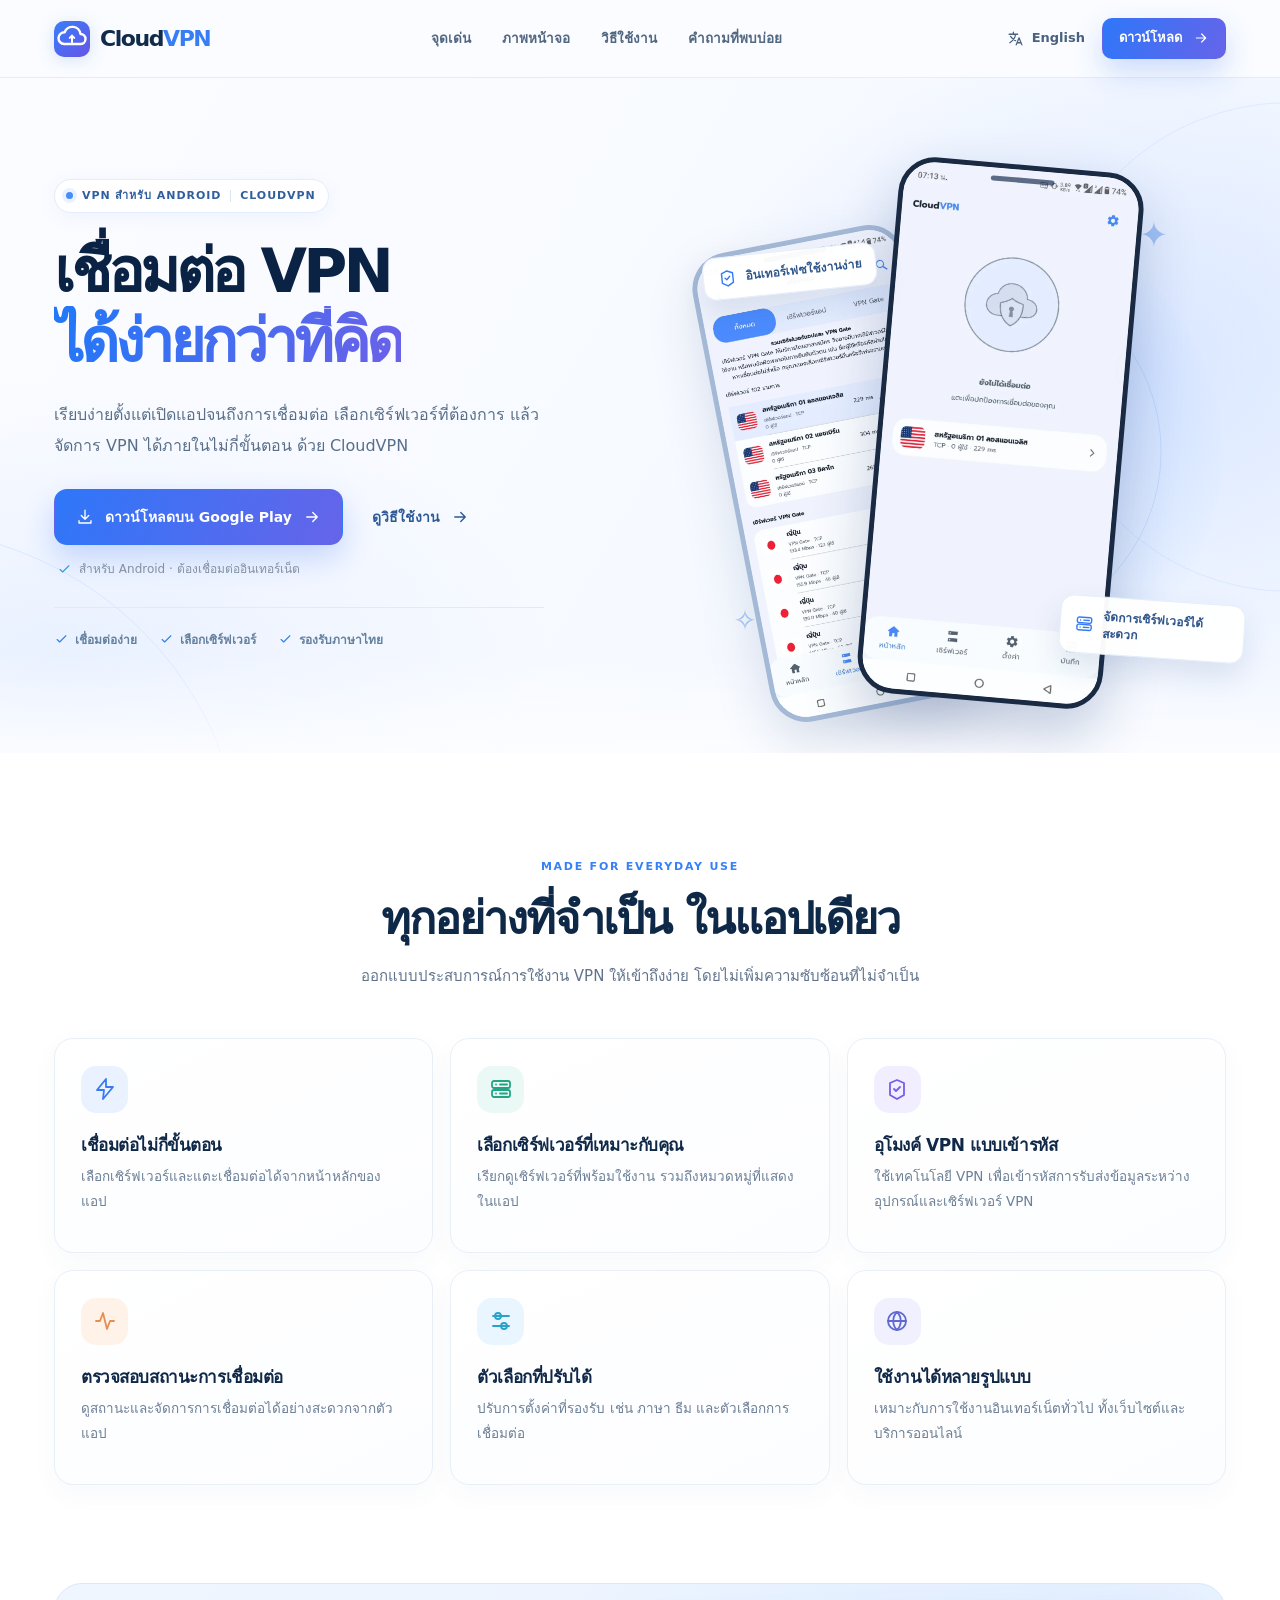
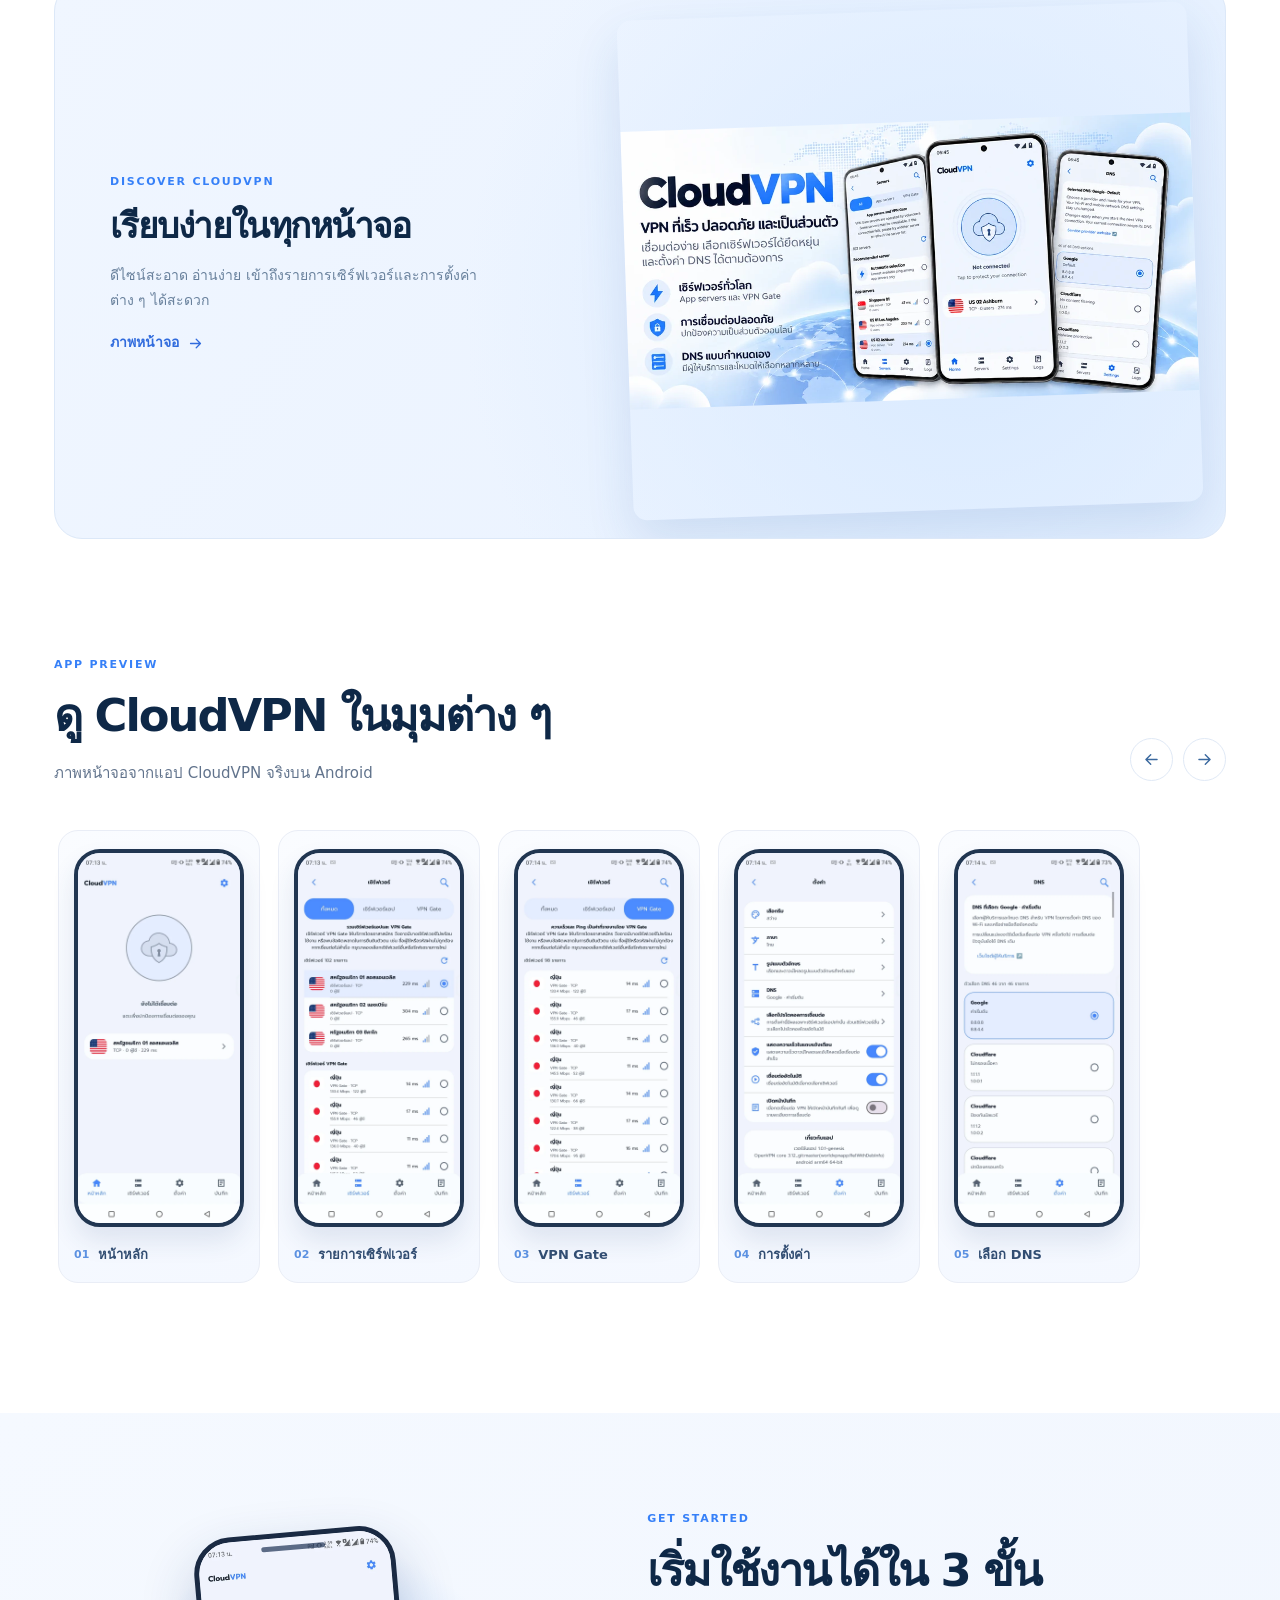
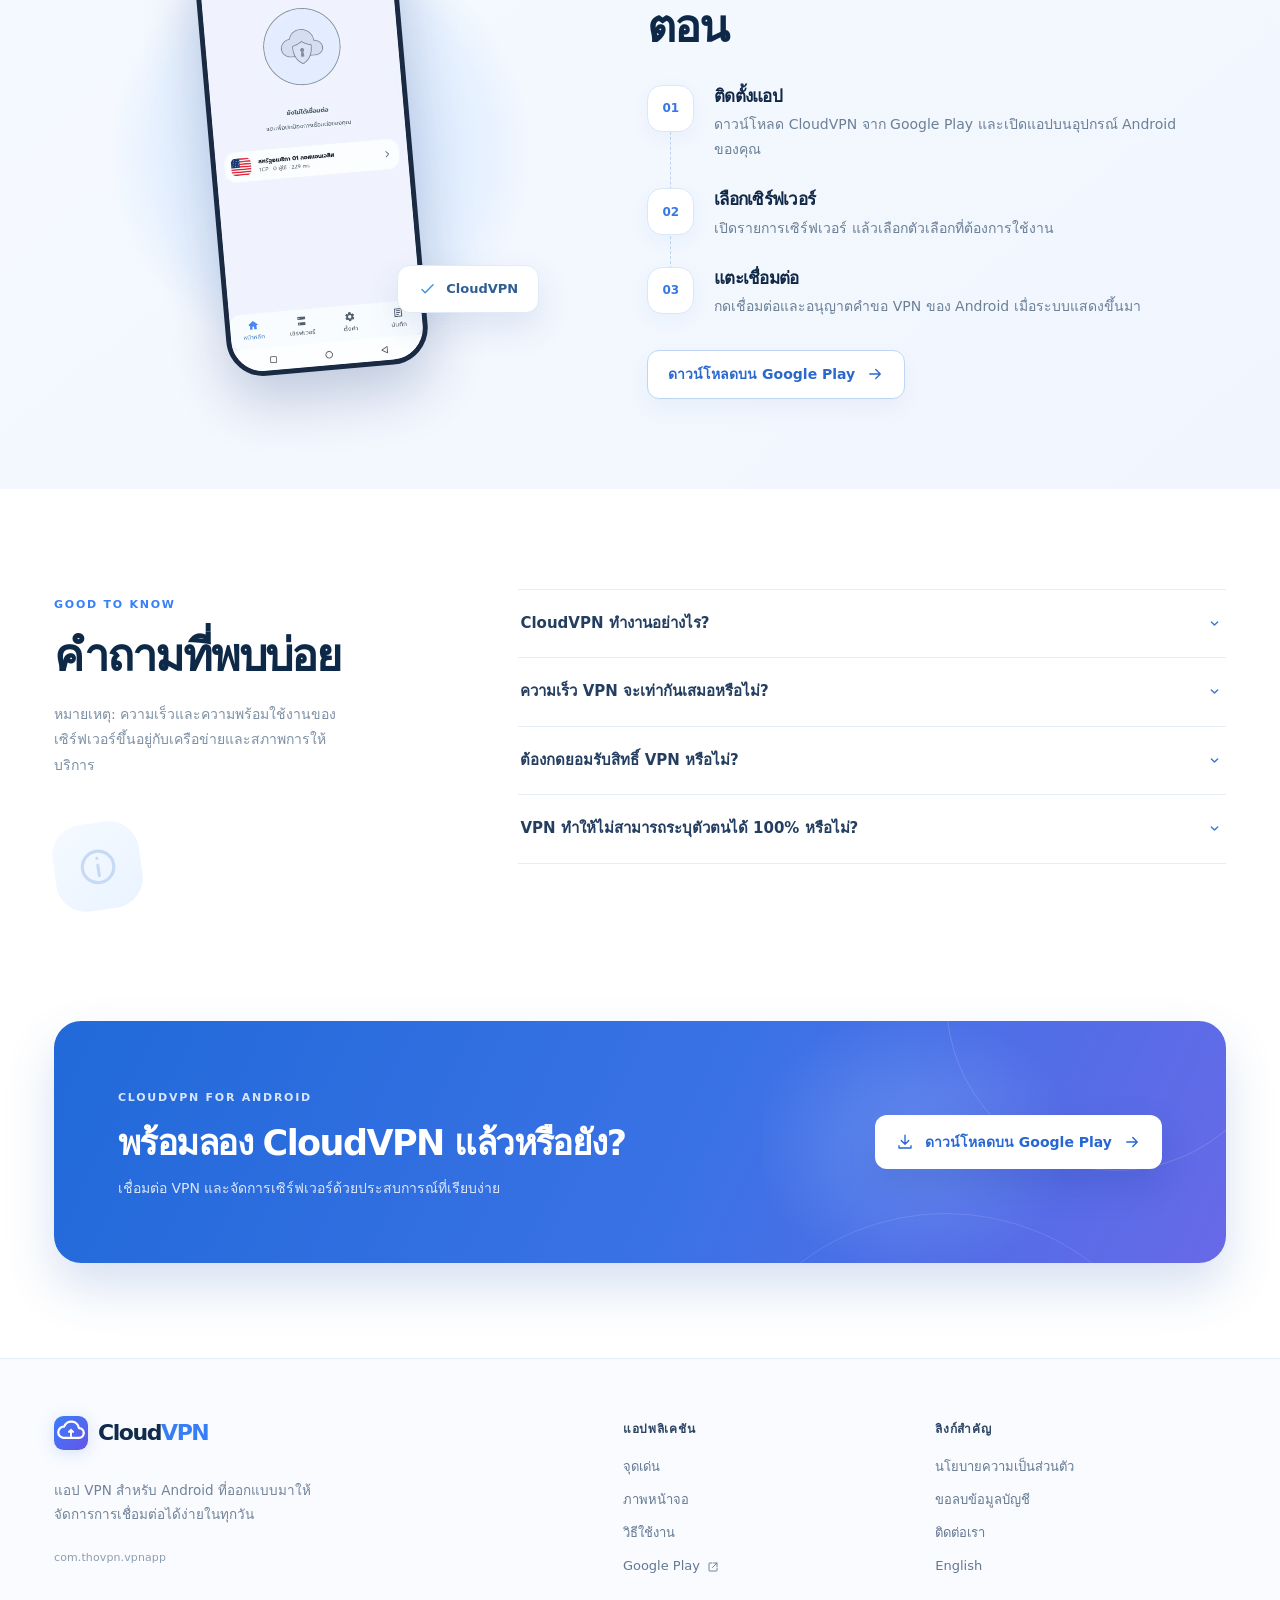
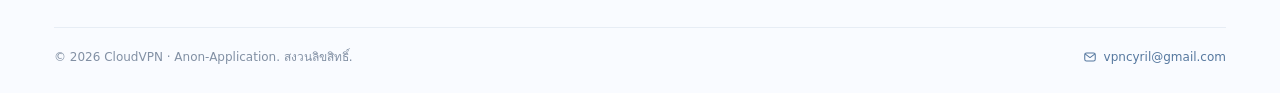
==== commit 051fab8a: "090127102569" ====
--- a/index.html
+++ b/index.html
@@ -1,8 +1,8 @@
 <!doctype html><html lang="th"><head><meta charset="utf-8"/><meta name="viewport" content="width=device-width, initial-scale=1"/><meta name="theme-color" content="#eff5ff"/><meta name="description" content="CloudVPN แอป VPN สำหรับ Android ที่ออกแบบให้ใช้งานง่าย เลือกเซิร์ฟเวอร์ เชื่อมต่อ และจัดการการเชื่อมต่อได้สะดวก"/><meta name="application-name" content="CloudVPN"/><meta name="robots" content="index, follow"/>
- <title>CloudVPN — เชื่อมต่อ VPN ง่ายในไม่กี่ขั้นตอน</title><link rel="icon" href="favicon.svg" type="image/svg+xml"/><link rel="canonical" href="https://cloudvpn.github.io/index.html"/><link rel="alternate" hreflang="th" href="https://cloudvpn.github.io/"/><link rel="alternate" hreflang="en" href="https://cloudvpn.github.io/en.html"/><link rel="alternate" hreflang="x-default" href="https://cloudvpn.github.io/en.html"/>
- <meta property="og:type" content="website"/><meta property="og:site_name" content="CloudVPN"/><meta property="og:title" content="CloudVPN — เชื่อมต่อ VPN ง่ายในไม่กี่ขั้นตอน"/><meta property="og:description" content="CloudVPN แอป VPN สำหรับ Android ที่ออกแบบให้ใช้งานง่าย เลือกเซิร์ฟเวอร์ เชื่อมต่อ และจัดการการเชื่อมต่อได้สะดวก"/><meta property="og:image" content="https://cloudvpn.github.io/assets/og-th.png"/><meta property="og:url" content="https://cloudvpn.github.io/index.html"/><meta property="og:locale" content="th_TH"/>
+ <title>CloudVPN — เชื่อมต่อ VPN ง่ายในไม่กี่ขั้นตอน</title><link rel="icon" href="favicon.svg" type="image/svg+xml"/><link rel="canonical" href="https://cloudovpn.github.io/index.html"/><link rel="alternate" hreflang="th" href="https://cloudovpn.github.io/"/><link rel="alternate" hreflang="en" href="https://cloudovpn.github.io/en.html"/><link rel="alternate" hreflang="x-default" href="https://cloudovpn.github.io/en.html"/>
+ <meta property="og:type" content="website"/><meta property="og:site_name" content="CloudVPN"/><meta property="og:title" content="CloudVPN — เชื่อมต่อ VPN ง่ายในไม่กี่ขั้นตอน"/><meta property="og:description" content="CloudVPN แอป VPN สำหรับ Android ที่ออกแบบให้ใช้งานง่าย เลือกเซิร์ฟเวอร์ เชื่อมต่อ และจัดการการเชื่อมต่อได้สะดวก"/><meta property="og:image" content="https://cloudovpn.github.io/assets/og-th.png"/><meta property="og:url" content="https://cloudovpn.github.io/index.html"/><meta property="og:locale" content="th_TH"/>
  <meta name="twitter:card" content="summary_large_image"/><link rel="stylesheet" href="assets/style.css"/><script src="assets/site.js" defer></script>
- <script type="application/ld+json">{"@context":"https://schema.org","@type":"SoftwareApplication","name":"CloudVPN","operatingSystem":"Android","applicationCategory":"UtilitiesApplication","description":"CloudVPN แอป VPN สำหรับ Android ที่ออกแบบให้ใช้งานง่าย เลือกเซิร์ฟเวอร์ เชื่อมต่อ และจัดการการเชื่อมต่อได้สะดวก","url":"https://cloudvpn.github.io/","downloadUrl":"https://play.google.com/store/apps/details?id=com.cloudvpn.openvpn"}</script>
+ <script type="application/ld+json">{"@context":"https://schema.org","@type":"SoftwareApplication","name":"CloudVPN","operatingSystem":"Android","applicationCategory":"UtilitiesApplication","description":"CloudVPN แอป VPN สำหรับ Android ที่ออกแบบให้ใช้งานง่าย เลือกเซิร์ฟเวอร์ เชื่อมต่อ และจัดการการเชื่อมต่อได้สะดวก","url":"https://cloudovpn.github.io/","downloadUrl":"https://play.google.com/store/apps/details?id=com.thovpn.vpnapp"}</script>
  </head><body>
 <a class="skip-link" href="#main">Skip to content</a>
 <header class="site-header" id="top">
@@ -10,11 +10,11 @@
     <a class="brand" href="index.html" aria-label="CloudVPN homepage"><img src="favicon.svg" width="36" height="36" alt=""/><span>Cloud<span class="brand-blue">VPN</span></span></a>
     <nav class="nav-links" id="primary-nav" aria-label="Primary navigation">
       <a href="#features">จุดเด่น</a><a href="#screenshots">ภาพหน้าจอ</a><a href="#how-it-works">วิธีใช้งาน</a><a href="#faq">คำถามที่พบบ่อย</a>
-      <a class="mobile-only mobile-download" href="https://play.google.com/store/apps/details?id=com.cloudvpn.openvpn" target="_blank" rel="noopener noreferrer">ดาวน์โหลด <svg class="icon" viewBox="0 0 24 24" fill="none" stroke="currentColor" stroke-width="1.8" stroke-linecap="round" stroke-linejoin="round" aria-hidden="true"><path d="M13 4h7v7M20 4l-9 9"/><path d="M20 14v5a1 1 0 0 1-1 1H5a1 1 0 0 1-1-1V5a1 1 0 0 1 1-1h5"/></svg></a>
+      <a class="mobile-only mobile-download" href="https://play.google.com/store/apps/details?id=com.thovpn.vpnapp" target="_blank" rel="noopener noreferrer">ดาวน์โหลด <svg class="icon" viewBox="0 0 24 24" fill="none" stroke="currentColor" stroke-width="1.8" stroke-linecap="round" stroke-linejoin="round" aria-hidden="true"><path d="M13 4h7v7M20 4l-9 9"/><path d="M20 14v5a1 1 0 0 1-1 1H5a1 1 0 0 1-1-1V5a1 1 0 0 1 1-1h5"/></svg></a>
     </nav>
     <div class="nav-actions">
       <a class="lang-pill" href="en.html" aria-label="Switch language to English"><svg class="icon" viewBox="0 0 24 24" fill="none" stroke="currentColor" stroke-width="1.8" stroke-linecap="round" stroke-linejoin="round" aria-hidden="true"><path d="M3 6h12M9 3v3m3 0c-.4 5-3.3 9-8 12m1-9c1.4 2.2 3.8 4.3 7 6M13 21l4-10 4 10m-7-3h6"/></svg><span>English</span></a>
-      <a class="button button-small nav-store" href="https://play.google.com/store/apps/details?id=com.cloudvpn.openvpn" target="_blank" rel="noopener noreferrer">ดาวน์โหลด <svg class="icon" viewBox="0 0 24 24" fill="none" stroke="currentColor" stroke-width="1.8" stroke-linecap="round" stroke-linejoin="round" aria-hidden="true"><path d="M5 12h14m-6-6 6 6-6 6"/></svg></a>
+      <a class="button button-small nav-store" href="https://play.google.com/store/apps/details?id=com.thovpn.vpnapp" target="_blank" rel="noopener noreferrer">ดาวน์โหลด <svg class="icon" viewBox="0 0 24 24" fill="none" stroke="currentColor" stroke-width="1.8" stroke-linecap="round" stroke-linejoin="round" aria-hidden="true"><path d="M5 12h14m-6-6 6 6-6 6"/></svg></a>
       <button class="menu-toggle" type="button" aria-label="Open menu" aria-expanded="false" aria-controls="primary-nav"><svg class="icon" viewBox="0 0 24 24" fill="none" stroke="currentColor" stroke-width="1.8" stroke-linecap="round" stroke-linejoin="round" aria-hidden="true"><path d="M4 7h16M4 12h16M4 17h16"/></svg><span class="sr-only">Menu</span></button>
     </div>
   </div>
@@ -23,7 +23,7 @@
 <section class="hero" aria-labelledby="hero-title"><div class="hero-orb hero-orb-one"></div><div class="hero-orb hero-orb-two"></div><div class="container hero-layout">
  <div class="hero-content"><div class="hero-eyebrow"><span class="eyebrow-dot"></span>VPN สำหรับ Android <span class="eyebrow-divider"></span> <span>CloudVPN</span></div>
  <h1 id="hero-title">เชื่อมต่อ VPN<br/><span class="hero-gradient">ได้ง่ายกว่าที่คิด</span></h1><p class="hero-description">เรียบง่ายตั้งแต่เปิดแอปจนถึงการเชื่อมต่อ เลือกเซิร์ฟเวอร์ที่ต้องการ แล้วจัดการ VPN ได้ภายในไม่กี่ขั้นตอน ด้วย CloudVPN</p>
- <div class="hero-buttons"><a class="button button-primary button-large" href="https://play.google.com/store/apps/details?id=com.cloudvpn.openvpn" target="_blank" rel="noopener noreferrer"><svg class="icon" viewBox="0 0 24 24" fill="none" stroke="currentColor" stroke-width="1.8" stroke-linecap="round" stroke-linejoin="round" aria-hidden="true"><path d="M12 3v12m0 0 5-5m-5 5-5-5"/><path d="M4 17v3h16v-3"/></svg>ดาวน์โหลดบน Google Play<svg class="icon" viewBox="0 0 24 24" fill="none" stroke="currentColor" stroke-width="1.8" stroke-linecap="round" stroke-linejoin="round" aria-hidden="true"><path d="M5 12h14m-6-6 6 6-6 6"/></svg></a><a href="#how-it-works" class="button button-text">ดูวิธีใช้งาน<svg class="icon" viewBox="0 0 24 24" fill="none" stroke="currentColor" stroke-width="1.8" stroke-linecap="round" stroke-linejoin="round" aria-hidden="true"><path d="M5 12h14m-6-6 6 6-6 6"/></svg></a></div>
+ <div class="hero-buttons"><a class="button button-primary button-large" href="https://play.google.com/store/apps/details?id=com.thovpn.vpnapp" target="_blank" rel="noopener noreferrer"><svg class="icon" viewBox="0 0 24 24" fill="none" stroke="currentColor" stroke-width="1.8" stroke-linecap="round" stroke-linejoin="round" aria-hidden="true"><path d="M12 3v12m0 0 5-5m-5 5-5-5"/><path d="M4 17v3h16v-3"/></svg>ดาวน์โหลดบน Google Play<svg class="icon" viewBox="0 0 24 24" fill="none" stroke="currentColor" stroke-width="1.8" stroke-linecap="round" stroke-linejoin="round" aria-hidden="true"><path d="M5 12h14m-6-6 6 6-6 6"/></svg></a><a href="#how-it-works" class="button button-text">ดูวิธีใช้งาน<svg class="icon" viewBox="0 0 24 24" fill="none" stroke="currentColor" stroke-width="1.8" stroke-linecap="round" stroke-linejoin="round" aria-hidden="true"><path d="M5 12h14m-6-6 6 6-6 6"/></svg></a></div>
  <p class="cta-smallprint"><svg class="icon" viewBox="0 0 24 24" fill="none" stroke="currentColor" stroke-width="1.8" stroke-linecap="round" stroke-linejoin="round" aria-hidden="true"><path d="m5 12 4 4L19 6"/></svg>สำหรับ Android · ต้องเชื่อมต่ออินเทอร์เน็ต</p>
  <div class="hero-benefits"><div><svg class="icon" viewBox="0 0 24 24" fill="none" stroke="currentColor" stroke-width="1.8" stroke-linecap="round" stroke-linejoin="round" aria-hidden="true"><path d="m5 12 4 4L19 6"/></svg>เชื่อมต่อง่าย</div><div><svg class="icon" viewBox="0 0 24 24" fill="none" stroke="currentColor" stroke-width="1.8" stroke-linecap="round" stroke-linejoin="round" aria-hidden="true"><path d="m5 12 4 4L19 6"/></svg>เลือกเซิร์ฟเวอร์</div><div><svg class="icon" viewBox="0 0 24 24" fill="none" stroke="currentColor" stroke-width="1.8" stroke-linecap="round" stroke-linejoin="round" aria-hidden="true"><path d="m5 12 4 4L19 6"/></svg>รองรับภาษาไทย</div></div>
  </div>
@@ -32,14 +32,14 @@
 <section class="section features-section" id="features"><div class="container"><div class="section-heading centered"><span class="kicker">MADE FOR EVERYDAY USE</span><h2>ทุกอย่างที่จำเป็น ในแอปเดียว</h2><p>ออกแบบประสบการณ์การใช้งาน VPN ให้เข้าถึงง่าย โดยไม่เพิ่มความซับซ้อนที่ไม่จำเป็น</p></div><div class="features-grid"><article class="feature-card"><div class="feature-icon feature-icon-1"><svg class="icon" viewBox="0 0 24 24" fill="none" stroke="currentColor" stroke-width="1.8" stroke-linecap="round" stroke-linejoin="round" aria-hidden="true"><path d="m13 2-9 11h7l-1 9 10-12h-7l0-8Z"/></svg></div><h3>เชื่อมต่อไม่กี่ขั้นตอน</h3><p>เลือกเซิร์ฟเวอร์และแตะเชื่อมต่อได้จากหน้าหลักของแอป</p></article><article class="feature-card"><div class="feature-icon feature-icon-2"><svg class="icon" viewBox="0 0 24 24" fill="none" stroke="currentColor" stroke-width="1.8" stroke-linecap="round" stroke-linejoin="round" aria-hidden="true"><rect x="3" y="4" width="18" height="7" rx="2"/><rect x="3" y="13" width="18" height="7" rx="2"/><path d="M7 7.5h.01M7 16.5h.01M11 7.5h7M11 16.5h7"/></svg></div><h3>เลือกเซิร์ฟเวอร์ที่เหมาะกับคุณ</h3><p>เรียกดูเซิร์ฟเวอร์ที่พร้อมใช้งาน รวมถึงหมวดหมู่ที่แสดงในแอป</p></article><article class="feature-card"><div class="feature-icon feature-icon-3"><svg class="icon" viewBox="0 0 24 24" fill="none" stroke="currentColor" stroke-width="1.8" stroke-linecap="round" stroke-linejoin="round" aria-hidden="true"><path d="m12 22 7-4V6l-7-3-7 3v12l7 4Z"/><path d="m9 12 2 2 4-4"/></svg></div><h3>อุโมงค์ VPN แบบเข้ารหัส</h3><p>ใช้เทคโนโลยี VPN เพื่อเข้ารหัสการรับส่งข้อมูลระหว่างอุปกรณ์และเซิร์ฟเวอร์ VPN</p></article><article class="feature-card"><div class="feature-icon feature-icon-4"><svg class="icon" viewBox="0 0 24 24" fill="none" stroke="currentColor" stroke-width="1.8" stroke-linecap="round" stroke-linejoin="round" aria-hidden="true"><path d="M3 12h4l3-8 4 16 3-8h4"/></svg></div><h3>ตรวจสอบสถานะการเชื่อมต่อ</h3><p>ดูสถานะและจัดการการเชื่อมต่อได้อย่างสะดวกจากตัวแอป</p></article><article class="feature-card"><div class="feature-icon feature-icon-5"><svg class="icon" viewBox="0 0 24 24" fill="none" stroke="currentColor" stroke-width="1.8" stroke-linecap="round" stroke-linejoin="round" aria-hidden="true"><path d="M4 7h16M4 17h16"/><circle cx="9" cy="7" r="3"/><circle cx="15" cy="17" r="3"/></svg></div><h3>ตัวเลือกที่ปรับได้</h3><p>ปรับการตั้งค่าที่รองรับ เช่น ภาษา ธีม และตัวเลือกการเชื่อมต่อ</p></article><article class="feature-card"><div class="feature-icon feature-icon-6"><svg class="icon" viewBox="0 0 24 24" fill="none" stroke="currentColor" stroke-width="1.8" stroke-linecap="round" stroke-linejoin="round" aria-hidden="true"><circle cx="12" cy="12" r="9"/><path d="M3 12h18M12 3c5 5 5 13 0 18M12 3c-5 5-5 13 0 18"/></svg></div><h3>ใช้งานได้หลายรูปแบบ</h3><p>เหมาะกับการใช้งานอินเทอร์เน็ตทั่วไป ทั้งเว็บไซต์และบริการออนไลน์</p></article></div></div></section>
 <section class="showcase-section"><div class="container"><div class="showcase-card"><div class="showcase-copy"><span class="kicker">DISCOVER CLOUDVPN</span><h2>เรียบง่ายในทุกหน้าจอ</h2><p>ดีไซน์สะอาด อ่านง่าย เข้าถึงรายการเซิร์ฟเวอร์และการตั้งค่าต่าง ๆ ได้สะดวก</p><a class="showcase-link" href="#screenshots">ภาพหน้าจอ <svg class="icon" viewBox="0 0 24 24" fill="none" stroke="currentColor" stroke-width="1.8" stroke-linecap="round" stroke-linejoin="round" aria-hidden="true"><path d="M5 12h14m-6-6 6 6-6 6"/></svg></a></div><div class="showcase-visual"><img src="assets/feature-th.webp" alt="CloudVPN feature graphic" loading="lazy" width="1024" height="500"/></div></div></div></section>
 <section class="section shots-section" id="screenshots"><div class="container"><div class="section-heading section-heading-split"><div><span class="kicker">APP PREVIEW</span><h2>ดู CloudVPN ในมุมต่าง ๆ</h2><p>ภาพหน้าจอจากแอป CloudVPN จริงบน Android</p></div><div class="gallery-controls"><button type="button" class="circle-button" data-scroll="prev" aria-label="Previous screenshot"><svg class="icon" viewBox="0 0 24 24" fill="none" stroke="currentColor" stroke-width="1.8" stroke-linecap="round" stroke-linejoin="round" aria-hidden="true"><path d="M5 12h14m-6-6 6 6-6 6"/></svg></button><button type="button" class="circle-button" data-scroll="next" aria-label="Next screenshot"><svg class="icon" viewBox="0 0 24 24" fill="none" stroke="currentColor" stroke-width="1.8" stroke-linecap="round" stroke-linejoin="round" aria-hidden="true"><path d="M5 12h14m-6-6 6 6-6 6"/></svg></button></div></div><div class="gallery-rail" tabindex="0" aria-label="Screenshots"><figure class="shot-card"><div class="shot-frame"><img src="assets/screens/th-01.webp" alt="CloudVPN – หน้าหลัก" loading="lazy" width="760" height="1600"/></div><figcaption><span class="shot-number">01</span><span>หน้าหลัก</span></figcaption></figure><figure class="shot-card"><div class="shot-frame"><img src="assets/screens/th-02.webp" alt="CloudVPN – รายการเซิร์ฟเวอร์" loading="lazy" width="760" height="1600"/></div><figcaption><span class="shot-number">02</span><span>รายการเซิร์ฟเวอร์</span></figcaption></figure><figure class="shot-card"><div class="shot-frame"><img src="assets/screens/th-03.webp" alt="CloudVPN – VPN Gate" loading="lazy" width="760" height="1600"/></div><figcaption><span class="shot-number">03</span><span>VPN Gate</span></figcaption></figure><figure class="shot-card"><div class="shot-frame"><img src="assets/screens/th-04.webp" alt="CloudVPN – การตั้งค่า" loading="lazy" width="760" height="1600"/></div><figcaption><span class="shot-number">04</span><span>การตั้งค่า</span></figcaption></figure><figure class="shot-card"><div class="shot-frame"><img src="assets/screens/th-05.webp" alt="CloudVPN – เลือก DNS" loading="lazy" width="760" height="1600"/></div><figcaption><span class="shot-number">05</span><span>เลือก DNS</span></figcaption></figure></div></div></section>
-<section class="section how-section" id="how-it-works"><div class="container how-layout"><div class="how-visual"><div class="how-bg-circle"></div><div class="phone how-phone"><img src="assets/screens/th-01.webp" width="760" height="1600" loading="lazy" alt="CloudVPN Home"/></div><div class="how-float"><svg class="icon" viewBox="0 0 24 24" fill="none" stroke="currentColor" stroke-width="1.8" stroke-linecap="round" stroke-linejoin="round" aria-hidden="true"><path d="m5 12 4 4L19 6"/></svg> CloudVPN</div></div><div class="how-content"><span class="kicker">GET STARTED</span><h2>เริ่มใช้งานได้ใน 3 ขั้นตอน</h2><div class="steps"><article class="step"><span class="step-no">01</span><div class="step-text"><h3>ติดตั้งแอป</h3><p>ดาวน์โหลด CloudVPN จาก Google Play และเปิดแอปบนอุปกรณ์ Android ของคุณ</p></div></article><article class="step"><span class="step-no">02</span><div class="step-text"><h3>เลือกเซิร์ฟเวอร์</h3><p>เปิดรายการเซิร์ฟเวอร์ แล้วเลือกตัวเลือกที่ต้องการใช้งาน</p></div></article><article class="step"><span class="step-no">03</span><div class="step-text"><h3>แตะเชื่อมต่อ</h3><p>กดเชื่อมต่อและอนุญาตคำขอ VPN ของ Android เมื่อระบบแสดงขึ้นมา</p></div></article></div><a class="button button-secondary" href="https://play.google.com/store/apps/details?id=com.cloudvpn.openvpn" target="_blank" rel="noopener noreferrer">ดาวน์โหลดบน Google Play<svg class="icon" viewBox="0 0 24 24" fill="none" stroke="currentColor" stroke-width="1.8" stroke-linecap="round" stroke-linejoin="round" aria-hidden="true"><path d="M5 12h14m-6-6 6 6-6 6"/></svg></a></div></div></section>
+<section class="section how-section" id="how-it-works"><div class="container how-layout"><div class="how-visual"><div class="how-bg-circle"></div><div class="phone how-phone"><img src="assets/screens/th-01.webp" width="760" height="1600" loading="lazy" alt="CloudVPN Home"/></div><div class="how-float"><svg class="icon" viewBox="0 0 24 24" fill="none" stroke="currentColor" stroke-width="1.8" stroke-linecap="round" stroke-linejoin="round" aria-hidden="true"><path d="m5 12 4 4L19 6"/></svg> CloudVPN</div></div><div class="how-content"><span class="kicker">GET STARTED</span><h2>เริ่มใช้งานได้ใน 3 ขั้นตอน</h2><div class="steps"><article class="step"><span class="step-no">01</span><div class="step-text"><h3>ติดตั้งแอป</h3><p>ดาวน์โหลด CloudVPN จาก Google Play และเปิดแอปบนอุปกรณ์ Android ของคุณ</p></div></article><article class="step"><span class="step-no">02</span><div class="step-text"><h3>เลือกเซิร์ฟเวอร์</h3><p>เปิดรายการเซิร์ฟเวอร์ แล้วเลือกตัวเลือกที่ต้องการใช้งาน</p></div></article><article class="step"><span class="step-no">03</span><div class="step-text"><h3>แตะเชื่อมต่อ</h3><p>กดเชื่อมต่อและอนุญาตคำขอ VPN ของ Android เมื่อระบบแสดงขึ้นมา</p></div></article></div><a class="button button-secondary" href="https://play.google.com/store/apps/details?id=com.thovpn.vpnapp" target="_blank" rel="noopener noreferrer">ดาวน์โหลดบน Google Play<svg class="icon" viewBox="0 0 24 24" fill="none" stroke="currentColor" stroke-width="1.8" stroke-linecap="round" stroke-linejoin="round" aria-hidden="true"><path d="M5 12h14m-6-6 6 6-6 6"/></svg></a></div></div></section>
 <section class="section faq-section" id="faq"><div class="container faq-layout"><div class="faq-intro"><span class="kicker">GOOD TO KNOW</span><h2>คำถามที่พบบ่อย</h2><p class="faq-intro-sub">หมายเหตุ: ความเร็วและความพร้อมใช้งานของเซิร์ฟเวอร์ขึ้นอยู่กับเครือข่ายและสภาพการให้บริการ</p><div class="faq-decoration"><svg class="icon" viewBox="0 0 24 24" fill="none" stroke="currentColor" stroke-width="1.8" stroke-linecap="round" stroke-linejoin="round" aria-hidden="true"><circle cx="12" cy="12" r="9"/><path d="M12 11v6M12 7h.01"/></svg></div></div><div class="faq-list"><details class="faq-item"><summary><span>CloudVPN ทำงานอย่างไร?</span><svg class="icon" viewBox="0 0 24 24" fill="none" stroke="currentColor" stroke-width="1.8" stroke-linecap="round" stroke-linejoin="round" aria-hidden="true"><path d="m8 10 4 4 4-4"/></svg></summary><div class="faq-answer"><p>CloudVPN ใช้บริการ VPN ของ Android เพื่อเชื่อมต่ออุปกรณ์ของคุณกับเซิร์ฟเวอร์ VPN และส่งข้อมูลผ่านอุโมงค์เชื่อมต่อที่เข้ารหัส</p></div></details><details class="faq-item"><summary><span>ความเร็ว VPN จะเท่ากันเสมอหรือไม่?</span><svg class="icon" viewBox="0 0 24 24" fill="none" stroke="currentColor" stroke-width="1.8" stroke-linecap="round" stroke-linejoin="round" aria-hidden="true"><path d="m8 10 4 4 4-4"/></svg></summary><div class="faq-answer"><p>ความเร็วขึ้นอยู่กับเครือข่ายที่คุณใช้ ระยะทาง สภาพเซิร์ฟเวอร์ และจำนวนผู้ใช้งานในขณะนั้น</p></div></details><details class="faq-item"><summary><span>ต้องกดยอมรับสิทธิ์ VPN หรือไม่?</span><svg class="icon" viewBox="0 0 24 24" fill="none" stroke="currentColor" stroke-width="1.8" stroke-linecap="round" stroke-linejoin="round" aria-hidden="true"><path d="m8 10 4 4 4-4"/></svg></summary><div class="faq-answer"><p>เมื่อเริ่มเชื่อมต่อครั้งแรก Android อาจแสดงหน้าต่างขออนุญาต VPN โปรดตรวจสอบและยืนยันเพื่อเริ่มเชื่อมต่อ</p></div></details><details class="faq-item"><summary><span>VPN ทำให้ไม่สามารถระบุตัวตนได้ 100% หรือไม่?</span><svg class="icon" viewBox="0 0 24 24" fill="none" stroke="currentColor" stroke-width="1.8" stroke-linecap="round" stroke-linejoin="round" aria-hidden="true"><path d="m8 10 4 4 4-4"/></svg></summary><div class="faq-answer"><p>ไม่ VPN สามารถช่วยปกป้องข้อมูลระหว่างอุปกรณ์กับเซิร์ฟเวอร์ VPN แต่ไม่สามารถรับประกันการไม่ระบุตัวตนหรือความปลอดภัยจากทุกความเสี่ยงได้</p></div></details></div></div></section>
-<section class="cta-section"><div class="container"><div class="cta-panel"><div class="cta-glow"></div><div class="cta-copy"><span class="kicker kicker-light">CLOUDVPN FOR ANDROID</span><h2>พร้อมลอง CloudVPN แล้วหรือยัง?</h2><p>เชื่อมต่อ VPN และจัดการเซิร์ฟเวอร์ด้วยประสบการณ์ที่เรียบง่าย</p></div><a class="button button-white" href="https://play.google.com/store/apps/details?id=com.cloudvpn.openvpn" target="_blank" rel="noopener noreferrer"><svg class="icon" viewBox="0 0 24 24" fill="none" stroke="currentColor" stroke-width="1.8" stroke-linecap="round" stroke-linejoin="round" aria-hidden="true"><path d="M12 3v12m0 0 5-5m-5 5-5-5"/><path d="M4 17v3h16v-3"/></svg>ดาวน์โหลดบน Google Play<svg class="icon" viewBox="0 0 24 24" fill="none" stroke="currentColor" stroke-width="1.8" stroke-linecap="round" stroke-linejoin="round" aria-hidden="true"><path d="M5 12h14m-6-6 6 6-6 6"/></svg></a></div></div></section>
+<section class="cta-section"><div class="container"><div class="cta-panel"><div class="cta-glow"></div><div class="cta-copy"><span class="kicker kicker-light">CLOUDVPN FOR ANDROID</span><h2>พร้อมลอง CloudVPN แล้วหรือยัง?</h2><p>เชื่อมต่อ VPN และจัดการเซิร์ฟเวอร์ด้วยประสบการณ์ที่เรียบง่าย</p></div><a class="button button-white" href="https://play.google.com/store/apps/details?id=com.thovpn.vpnapp" target="_blank" rel="noopener noreferrer"><svg class="icon" viewBox="0 0 24 24" fill="none" stroke="currentColor" stroke-width="1.8" stroke-linecap="round" stroke-linejoin="round" aria-hidden="true"><path d="M12 3v12m0 0 5-5m-5 5-5-5"/><path d="M4 17v3h16v-3"/></svg>ดาวน์โหลดบน Google Play<svg class="icon" viewBox="0 0 24 24" fill="none" stroke="currentColor" stroke-width="1.8" stroke-linecap="round" stroke-linejoin="round" aria-hidden="true"><path d="M5 12h14m-6-6 6 6-6 6"/></svg></a></div></div></section>
 </main>
 <footer class="footer"><div class="container">
   <div class="footer-top">
-    <div class="footer-about"><a class="brand" href="index.html"><img src="favicon.svg" width="34" height="34" alt=""/><span>Cloud<span class="brand-blue">VPN</span></span></a><p>แอป VPN สำหรับ Android ที่ออกแบบมาให้จัดการการเชื่อมต่อได้ง่ายในทุกวัน</p><span class="footer-pkg">com.cloudvpn.openvpn</span></div>
-    <div class="footer-col"><h3>แอปพลิเคชัน</h3><a href="index.html#features">จุดเด่น</a><a href="index.html#screenshots">ภาพหน้าจอ</a><a href="index.html#how-it-works">วิธีใช้งาน</a><a href="https://play.google.com/store/apps/details?id=com.cloudvpn.openvpn" target="_blank" rel="noopener noreferrer">Google Play <svg class="icon" viewBox="0 0 24 24" fill="none" stroke="currentColor" stroke-width="1.8" stroke-linecap="round" stroke-linejoin="round" aria-hidden="true"><path d="M13 4h7v7M20 4l-9 9"/><path d="M20 14v5a1 1 0 0 1-1 1H5a1 1 0 0 1-1-1V5a1 1 0 0 1 1-1h5"/></svg></a></div>
+    <div class="footer-about"><a class="brand" href="index.html"><img src="favicon.svg" width="34" height="34" alt=""/><span>Cloud<span class="brand-blue">VPN</span></span></a><p>แอป VPN สำหรับ Android ที่ออกแบบมาให้จัดการการเชื่อมต่อได้ง่ายในทุกวัน</p><span class="footer-pkg">com.thovpn.vpnapp</span></div>
+    <div class="footer-col"><h3>แอปพลิเคชัน</h3><a href="index.html#features">จุดเด่น</a><a href="index.html#screenshots">ภาพหน้าจอ</a><a href="index.html#how-it-works">วิธีใช้งาน</a><a href="https://play.google.com/store/apps/details?id=com.thovpn.vpnapp" target="_blank" rel="noopener noreferrer">Google Play <svg class="icon" viewBox="0 0 24 24" fill="none" stroke="currentColor" stroke-width="1.8" stroke-linecap="round" stroke-linejoin="round" aria-hidden="true"><path d="M13 4h7v7M20 4l-9 9"/><path d="M20 14v5a1 1 0 0 1-1 1H5a1 1 0 0 1-1-1V5a1 1 0 0 1 1-1h5"/></svg></a></div>
     <div class="footer-col"><h3>ลิงก์สำคัญ</h3><a href="privacy.html">นโยบายความเป็นส่วนตัว</a><a href="account-deletion.html">ขอลบข้อมูลบัญชี</a><a href="mailto:vpncyril@gmail.com">ติดต่อเรา</a><a href="en.html">English</a></div>
   </div>
   <div class="footer-bottom"><span>© 2026 CloudVPN · Anon-Application. สงวนลิขสิทธิ์.</span><a href="mailto:vpncyril@gmail.com"><svg class="icon" viewBox="0 0 24 24" fill="none" stroke="currentColor" stroke-width="1.8" stroke-linecap="round" stroke-linejoin="round" aria-hidden="true"><rect x="3" y="5" width="18" height="14" rx="3"/><path d="m4 7 8 6 8-6"/></svg> vpncyril@gmail.com</a></div>
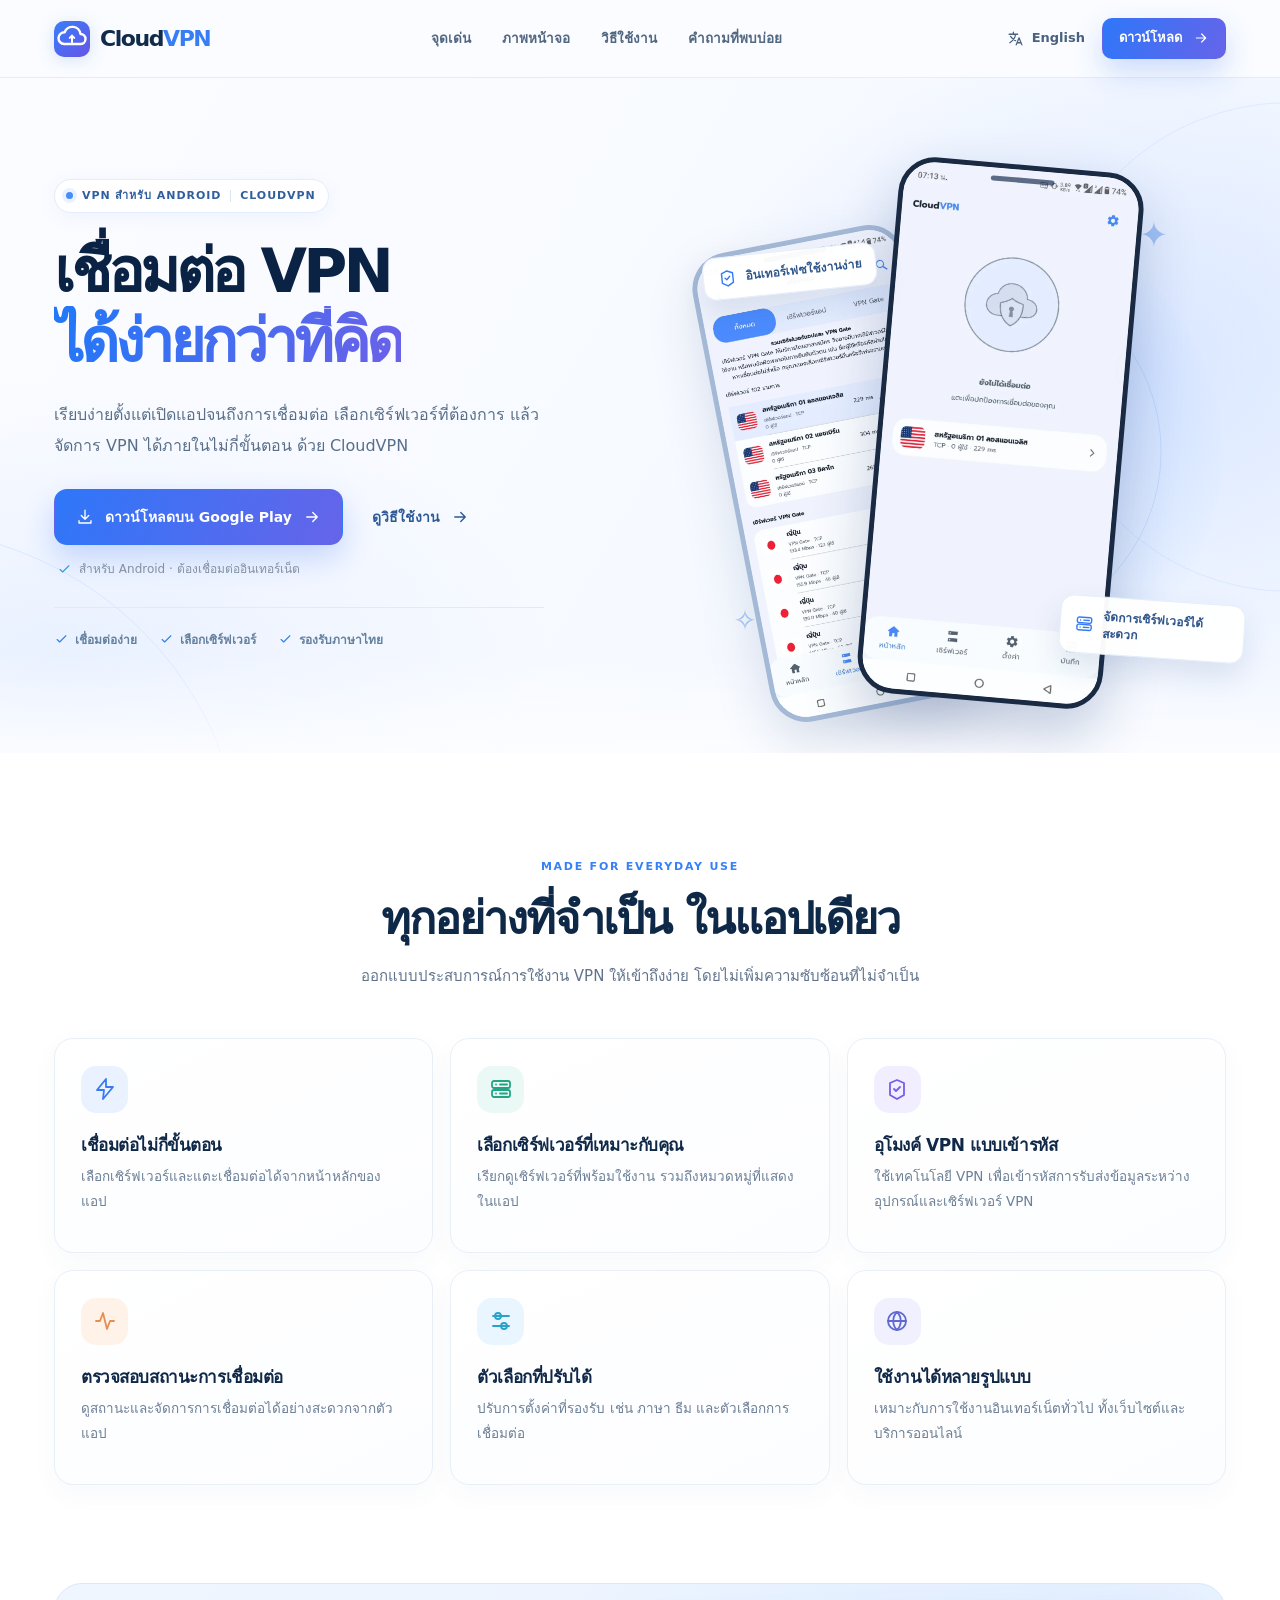
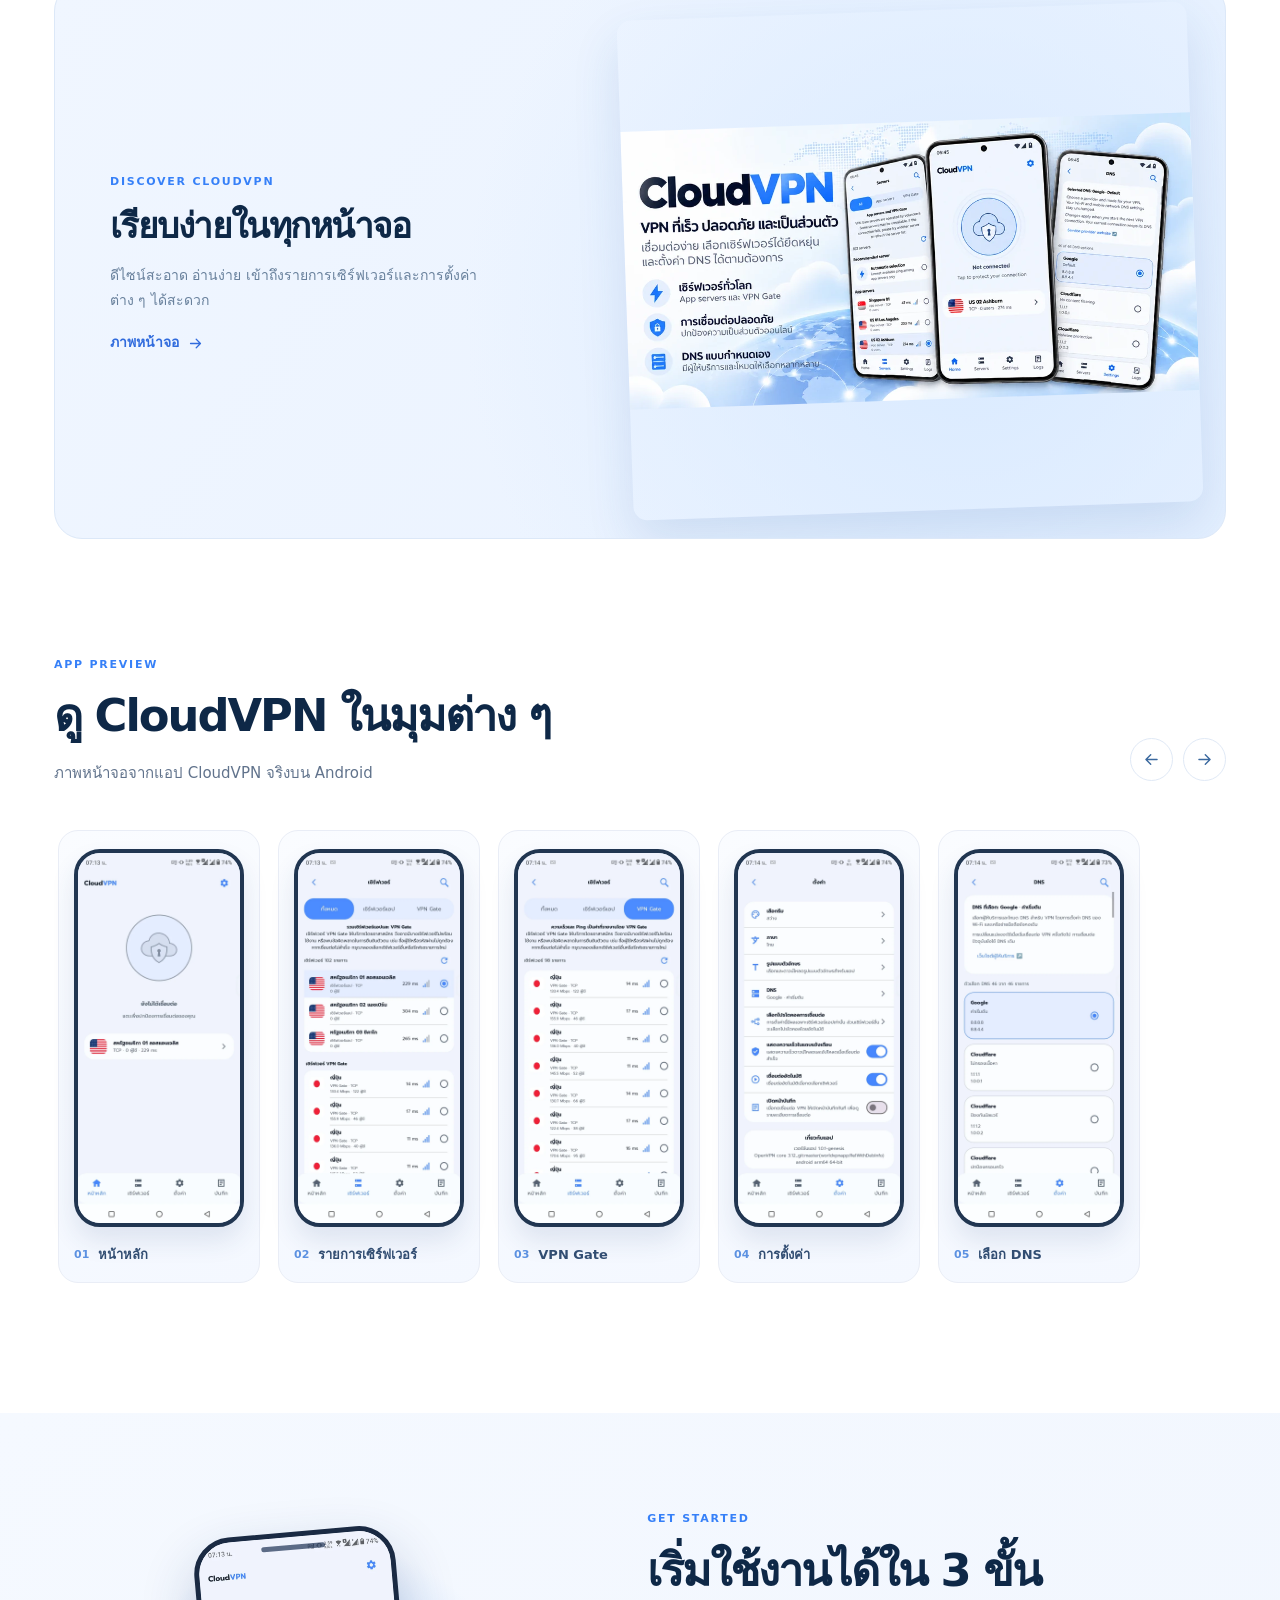
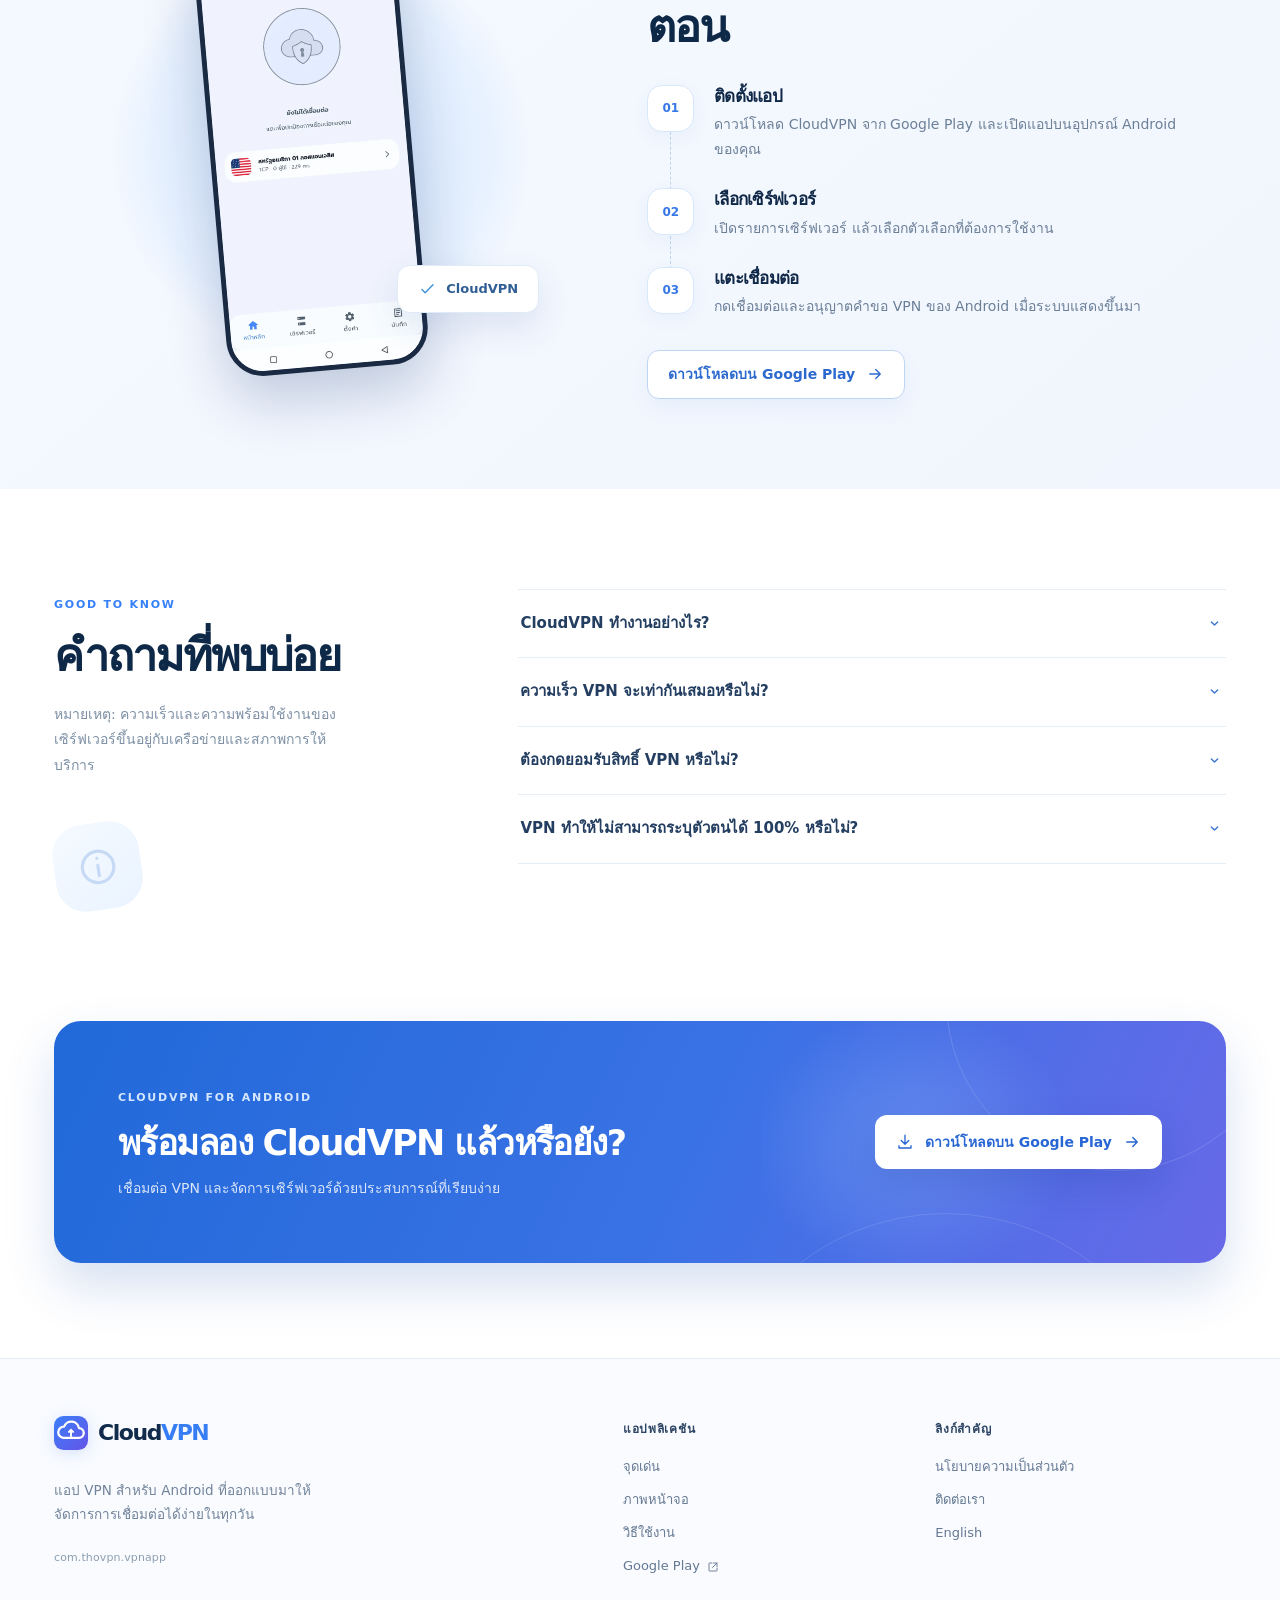
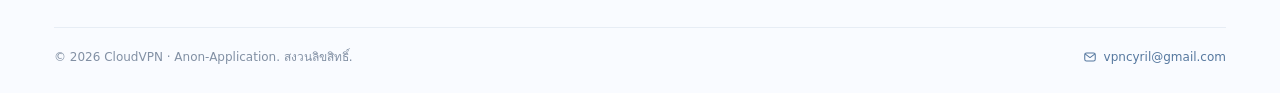
==== commit 1445dcab: "161627102569" ====
--- a/index.html
+++ b/index.html
@@ -40,7 +40,7 @@
   <div class="footer-top">
     <div class="footer-about"><a class="brand" href="index.html"><img src="favicon.svg" width="34" height="34" alt=""/><span>Cloud<span class="brand-blue">VPN</span></span></a><p>แอป VPN สำหรับ Android ที่ออกแบบมาให้จัดการการเชื่อมต่อได้ง่ายในทุกวัน</p><span class="footer-pkg">com.thovpn.vpnapp</span></div>
     <div class="footer-col"><h3>แอปพลิเคชัน</h3><a href="index.html#features">จุดเด่น</a><a href="index.html#screenshots">ภาพหน้าจอ</a><a href="index.html#how-it-works">วิธีใช้งาน</a><a href="https://play.google.com/store/apps/details?id=com.thovpn.vpnapp" target="_blank" rel="noopener noreferrer">Google Play <svg class="icon" viewBox="0 0 24 24" fill="none" stroke="currentColor" stroke-width="1.8" stroke-linecap="round" stroke-linejoin="round" aria-hidden="true"><path d="M13 4h7v7M20 4l-9 9"/><path d="M20 14v5a1 1 0 0 1-1 1H5a1 1 0 0 1-1-1V5a1 1 0 0 1 1-1h5"/></svg></a></div>
-    <div class="footer-col"><h3>ลิงก์สำคัญ</h3><a href="privacy.html">นโยบายความเป็นส่วนตัว</a><a href="account-deletion.html">ขอลบข้อมูลบัญชี</a><a href="mailto:vpncyril@gmail.com">ติดต่อเรา</a><a href="en.html">English</a></div>
+    <div class="footer-col"><h3>ลิงก์สำคัญ</h3><a href="privacy.html">นโยบายความเป็นส่วนตัว</a><a href="mailto:vpncyril@gmail.com">ติดต่อเรา</a><a href="en.html">English</a></div>
   </div>
   <div class="footer-bottom"><span>© 2026 CloudVPN · Anon-Application. สงวนลิขสิทธิ์.</span><a href="mailto:vpncyril@gmail.com"><svg class="icon" viewBox="0 0 24 24" fill="none" stroke="currentColor" stroke-width="1.8" stroke-linecap="round" stroke-linejoin="round" aria-hidden="true"><rect x="3" y="5" width="18" height="14" rx="3"/><path d="m4 7 8 6 8-6"/></svg> vpncyril@gmail.com</a></div>
  </div></footer>
